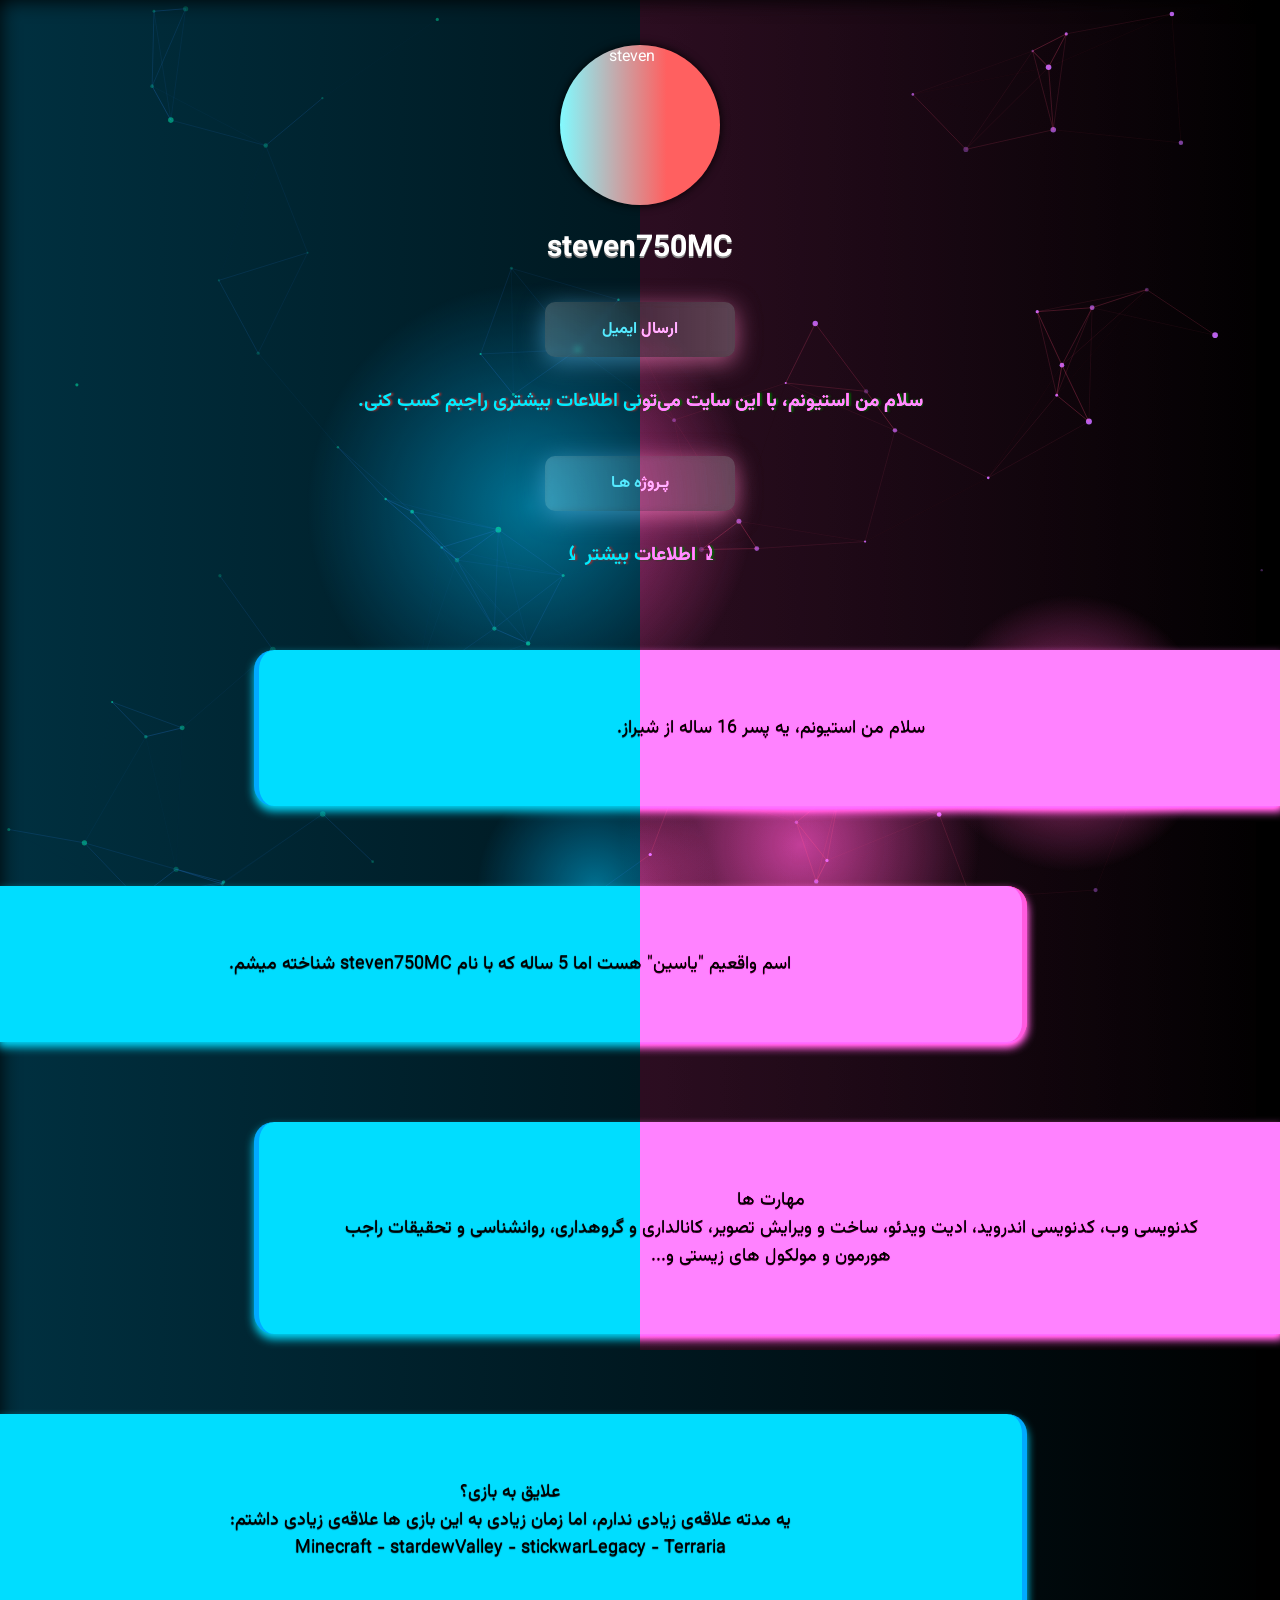
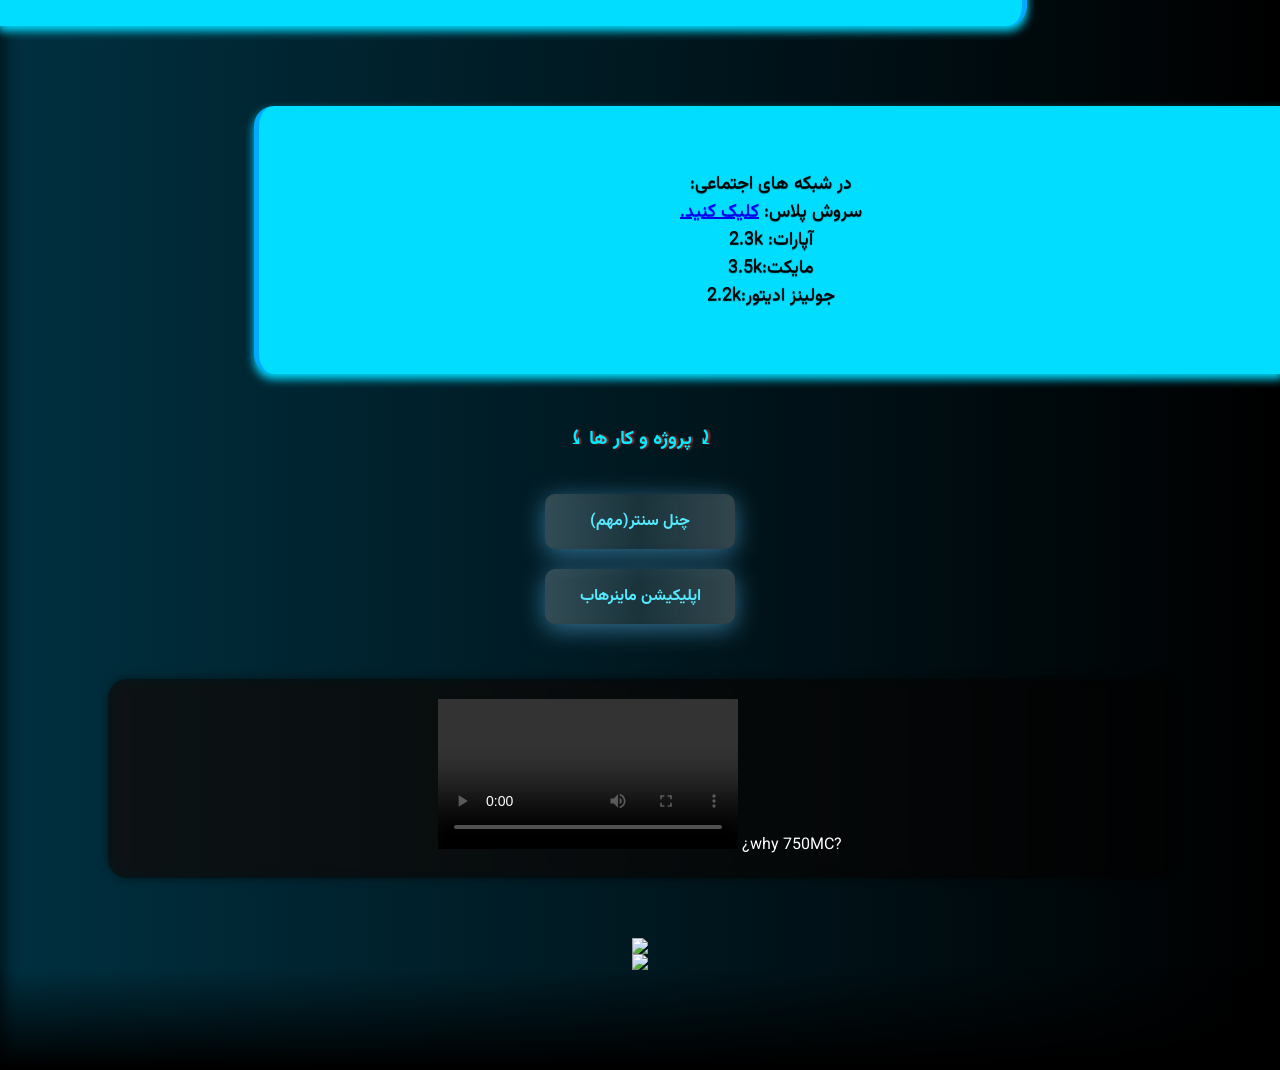
==== index.html @ 7bf2758e "Update index.html" ====
<!DOCTYPE html>
<html lang="fa" dir="rtl">
<head>
  <meta charset="UTF-8" />
  <meta name="description" content="🌸-به وبسایت رسمی استیون خوش اومدین. استیون (steven750MC) برنامه نویس اندروید و وب هست. علاقمند به ماینکرفت و تراریا. steven750MC github page">
  <meta name="theme-color" content="#2DC0FF">
  <link rel="icon" href="https://steven750MC.github.io/steven/icon.png">
  <meta name="google" content="notranslate">
  <meta name="viewport" content="width=device-width, initial-scale=1.0" />
  <meta property="og:type" content="website" />
  <meta property="og:url" content="https://steven750MC.github.io/steven" />
  <meta property="og:title" content="وبسایت رسمی استیون"/>
  <meta property="og:description" content="برنامه نویس اندروید و وب. steven750MC">
  <meta property="og:site_name" content="steven750MC" /> 
  <meta property="og:image" content="https://file-dl.splus.ir/api/v2/files/download/AgECgUMBAwVP5GnGAL4AAgIB3Mx-djr7" />
  <link href="https://fonts.googleapis.com/css2?family=Vazirmatn:wght@400;500;700&display=block" rel="stylesheet">
  <link href="" rel="stylesheet">
  <meta name="google-site-verification" content="tHNsZKHxuVX2Gd6WAdojOB3fH6S_nKB8mTm25ktZFLQ" />
  <title>steven750MC website</title>
    <link rel="stylesheet" href="style.css">

</head>
<body id="body">
    
  <canvas id="bg" class="bg"></canvas>
  <canvas id="particle-canvas" class="bg"></canvas>
  <div id="half" class="half"></div>
  <div id="half2" class="half2">Welcome!</div>
  
  <div class="column">
    <div class="content">
      <br>
      <img class="img" src="https://i.postimg.cc/kXgJcwPP/1751777669770.png" alt="steven" />
      <h1 class="title" id="title">‌‌steven750MC</h1>
      <a onclick="window.open('mailto:steven750mcc@gmail.com?subject=%D8%A7%DB%8C%D9%85%DB%8C%D9%84%20%D8%A8%D9%87%20%D8%A7%D8%B3%D8%AA%DB%8C%D9%88%D9%86&body=%D8%B3%D9%84%D8%A7%D9%85.%20%D8%AE%D9%88%D8%B4%20%D8%A2%D9%85%D8%AF%DB%8C%D8%AF.%0A%0A%D8%A7%D8%B3%D8%AA%DB%8C%D9%88%D9%86%20%D8%AF%D8%B1%20%D8%A7%D8%B3%D8%B1%D8%B9%20%D9%88%D9%82%D8%AA%20%D8%A8%D9%87%20%D9%BE%DB%8C%D8%A7%D9%85%20%D8%B4%D9%85%D8%A7%20%D9%BE%D8%A7%D8%B3%D8%AE%20%D8%AE%D9%88%D8%A7%D9%87%D8%AF%20%D8%AF%D8%A7%D8%AF.%20%D9%85%D8%AA%D9%86%20%D8%AE%D9%88%D8%AF%20%D8%B1%D8%A7%20%D9%87%D9%85%DB%8C%D9%86%D8%AC%D8%A7%20%D8%A8%D9%86%D9%88%DB%8C%D8C%D8%B3%DB%8C%D8%AF%20%D9%88%20%D8%AF%D8%B1%20%D8%B5%D9%88%D8%B1%D8%AA%20%D8%A7%D9%85%DA%A9%D8%A7%D9%86%20%D8%AE%D9%88%D8%AF%20%D8%B1%D8%A7%20%D9%85%D8%B9%D8%B1%D9%81%DB%8C%20%DA%A9%D9%86%DB%8C%D8%AF%3A')" class="button" target="_blank">ارسال ایمیل</a>
      <p class="blue" id="bio">سلام من استیونم، با این سایت می‌تونی اطلاعات بیشتری راجبم کسب کنی.</p> 
      <a href="#projects" class="button" target="_blank">پـروژه هـا</a> 
     <!-- <h6 class="gray">اکثر اوقات توی سروش آنلاینم، میتونید هر چیزی خواستید رو به پیوی سروشم بگین.</h6> -->
      <p class="blue">⤸ اطلاعات بیشتر ⤹</p>
      <p class="box right">سلام من استیونم، یه پسر 16 ساله از شیراز.</p>
      <p class="box left">اسم واقعیم ‌"یاسین" هست اما 5 ساله که با نام steven750MC شناخته میشم.</p>
      <p class="box right">مهارت ها<br>کدنویسی وب، کدنویسی اندروید، ادیت ویدئو، ساخت و ویرایش تصویر، کانالداری و گروهداری، روانشناسی و تحقیقات راجب هورمون و مولکول های زیستی و...</p> 
      <p class="box left">علایق به بازی؟<br> یه مدته علاقه‌ی زیادی ندارم، اما زمان زیادی به این بازی ها علاقه‌ی زیادی داشتم: <br>Minecraft - stardewValley - stickwarLegacy - Terraria</p>
      <p class="box right">در شبکه های اجتماعی:
        <br> سروش پلاس: <a href="https://channelcenter.ir/list/steven"> کلیک کنید.</a>
        <br>آپارات: 2.3k 
        <br> مایکت:3.5k
        <br> جولینز ادیتور:2.2k
      </p>
      <p class="blue" id="projects">⤸ پروژه و کار ها ⤹</p>
      <a href="https://channelcenter.ir/" class="button" target="_blank">چنل سنتر(مهم)</a>
      <a href="https://steven750MC.github.io/MinerHubWeb" class="button" target="_blank"> اپلیکیشن ماینرهاب</a> 
      <br>
      <div id="video">
        ?why 750MC¿
        <video src="https://file-dl.splus.ir/api/v2/files/download/AgECgUMBAwVLzKXFAL0AAgIBePdYAFKm" controls></video>
      </div>
      <img style="max-width:80%;pointer-events:none" src="https://www.pngplay.com/wp-content/uploads/12/Congratulations-Gifs-PNG-HD-Quality.gif">
      <img style="max-width:80%;pointer-events:none" src="https://www.pngplay.com/wp-content/uploads/12/Congratulations-Gifs-Transparent-Free-PNG.gif">
      <script src="script.js"></script>
    </div>
    <div class="footer-gradient"></div>
  </div>
</body>
</html>
---- style.css ----
*{overflow-x: hidden;max-width:100%;-webkit-tap-highlight-color: transparent; }
    html{
        background:linear-gradient(to left,black,#003040);
         /*filter:hue-rotate(150deg); */
        position:relative;
        z-index: 0;
        height: 100%;
		margin: 0;
		padding: 0;
        scroll-behavior: smooth;
    }
	body {
        box-shadow: inset 0 0 20px black;
      display:relative;
      /*flex-direction: column;*/
      align-items:center;
      justify-content: center;
      margin: 0;
      padding: 0;
      max-width:100%;
      font-family: 'Vazirmatn', sans-serif;
      /*background:radial-gradient(#00071D,#191919,black);*/
      /*
      background-image: url("https://cdn.imgurl.ir/uploads/h723966_bg_edit_94735509946481.jpg");
      background-repeat: no-repeat;
      background-attachment: fixed;
      background-position: top-right;
      */
      color: white;
      text-align: center;
	  user-select: none;
      transition: all 10s ease;
      text-direction: rtl;
    }
    .content{
       /* position:absolute;
        top:0;
        left:5%;*/
      display:flex;
      flex-direction:column;
      align-items:center;
      justify-content: center;
      width: 100%;
    }
    .column{
      width:100%;
      display:flex;
      flex-direction:column;
      align-items:center;
      justify-content: center;
    }
    .bg{
      position: fixed;
      top: 0;
      left: 0;
      min-width: 100%;
      height: 100%;
      z-index: -1;
      pointer-events: none;
    }
    body.show{
        opacity:1;
    }
    header {
      padding: 40px 20px 20px;
    }
    .img {
	  margin-top: 20px;
	  z-index: 11;
	  width: 160px;
	  height: 160px;
	  border-radius: 50%;
	  box-shadow: 0 0 10px black;
	  /* Gradient بزرگتر از عنصر */
	  background: linear-gradient(90deg, #82FAFF, #FF6060 ,#FF6060, #82FAFF);
	  background-size: 200% 200%; /* اندازه بزرگتر برای حرکت */
	  background-position: 0% 0%; /* شروع */
      animation: img 10s infinite;
	  transition: background-position 2s ease, border-radius 2s ease;
	}

	.img:hover {
	  /* تغییر موقعیت background برای حس حرکت زاویه */
	  background-position: 100% 100%;
	  border-radius: 10%;
	}
    @keyframes img{
        0% {transform: perspective(400px) rotateX(0deg) rotateY(0deg) rotateZ(0deg) ;}
        30% {transform: perspective(400px) rotateZ(10deg) rotateY(18deg) translateY(-10px);}
        70% {transform: perspective(400px) rotateY(20deg) translateY(10px);}
        100% {transform: perspective(400px) rotateX(0deg) rotateY(0deg) rotateZ(0deg);}
    }
    .title.show,.blue.show,.button.show{
       opacity: 1;
       transform: scale(1) translateY(0px);
    }
    .title {
        opacity: 0;
        transform: scale(0.5) translateY(-100px);
      margin-top: 20px;
      font-size: 30px;
      text-shadow: 0px 2px 0px gray;
      animation: title 10s infinite;
    }
    @keyframes title{
        0% {text-shadow: 0px 2px 0px #00BBFF;transform: perspective(400px) rotateX(15deg);color:#CFFAFF;}
        25% {color:white;}
        50% {text-shadow: 0px -2px 3px #00BBFF;transform: perspective(400px) rotateX(-15deg);color:#CFFAFF;}
        75% {color:white;text-shadow: 0px -2px 5px #00BBFF;}
        100% {text-shadow: 0px 2px 0px #00BBFF;transform: perspective(400px) rotateX(15deg);color:#CFFAFF;}
    }
    .gray{
      transition: all 2s ease; 
    }
    .gray:active{
       transform: scale(0) skewX(80deg) perspective(400px) rotateX(180deg);
       opacity: 0;
    }
    h6 {
      font-size: 1em;
      color: gray;
      text-shadow: 0px 0px 2px black;
    }
    p {
      font-size: 1.2em;
      margin-bottom: 30px;
    }
    

    .button {
      opacity: 0;
      transform: scale(0.5) translateY(-100px);
      display: block;
      backdrop-filter: blur(3px) brightness(120%);
        will-change: backdrop-filter;
      background: linear-gradient(to right, rgba(255,255,255,0.2), rgba(255,255,255,0.1), rgba(255,255,255,0.2));
      width: 130px;
      margin: 10px;
      padding: 15px 30px;
      /*background: linear-gradient(to right, #22FEFF, #00FCFA, #00CCFA);*/
      color: #55EAFF;
      text-decoration: none;
      border-radius: 10px;
      font-weight: bold;
      /*border: 3px groove #0050AA;*/
      transition: transform 0.5s;
      box-shadow: 0px 5px 25px rgba(100,200,255,0.5);
    }
    @keyframes button {
        0%{filter: hue-rotate(360deg);}
        50%{filter: hue-rotate(50deg);}
        100%{filter: hue-rotate(360deg);}
    }
    .button:hover {
      transform: scale(1.3);
      animation:button 3s infinite;
    }
    .button:active{
      transform: scale(0.8);
    }
    .blue {
        opacity: 0;
        transform: scale(0.5) translateY(-100px);

      font-size: 1.2em;
      margin-bottom: 30px;
      font-weight: bold;
      color: #00ECFF;
      text-shadow: 2px 0px 2px brown;
      transition: transform 1s;
      animation: blue 2s infinite;
    }
    @keyframes blue{
        0% {text-shadow: 2px 2px 3px #0039FF;}
        25% {text-shadow: -2px 2px 3px #006CFF }
        50% {text-shadow: -2px -2px 3px #0039FF ;}
        75% {text-shadow: 2px -2px 3px #006CFF ;}
        100% {text-shadow: 2px 2px 3px #0039FF;}
    }
    .blue:hover{
      transform : scale(1.05);
      filter: hue-rotate(-10deg);
    }
    .box{
        backdrop-filter: blur(3px);
        opacity: 0;
        background-color: #00DDFF;
        color: black;
        max-width:70%;
        min-width:70%;
        font-size:18px;
        border-radius: 20px;
        box-shadow: 0px 5px 10px #00DDFF;
        text-shadow: 0px 1px 1px;
        text-align: center;
        transition: all 2s ease;
        margin-top: 50px;
        padding: 5%;
  	  user-select: text;
        /*transform: perspective(400px) translateY(100px) rotateX(180deg) scale(0);*/
    }
    .box:hover{
        filter:hue-rotate(360deg) invert(0%);
        color: #00DDFF;
        background-color: rgba(100,100,100,0.2);
        box-shadow: 0px 10px 0px rgba(200,200,200,0.2);
    }
    .box:active{
        filter:hue-rotate(360deg) invert(100%);
    }
    /*.box.show {
	  opacity: 1;
      transform: perspective(400px) translateY(0px) rotateX(0deg) scale(1);
	}*/
    .right{
      margin-left:20%;
      border-top-right-radius: 0px;
      border-bottom-right-radius: 0px;
      border-left:5px solid #00aaff;
      transform: translateX(100px) skew(30deg) perspective(400px) rotateY(-30deg);
    }
    .right.show,.left.show{
      opacity:1;
      transform: translateX(0px) perspective(400px) rotateY(0deg);
    }
    .left{
      margin-right:20%;
      border-top-left-radius: 0px;
      border-bottom-left-radius: 0px;
      border-right:5px solid #00aaff;
      transform: translateX(-100px) perspective(400px) rotateY(-30deg);
    }
    .footer-gradient{
      width: 100%;
      height: 100px;
      background: linear-gradient(to top, black,rgba(0,0,0,0.5), rgba(0,0,0,0));
    }
    
    #video{
      width:80%;
      margin-top:20px;
      margin-bottom:60px;
      z-index:99999;
      border-radius:20px;
      background: rgba(0,0,0,0.5);
      padding:20px;
      backdrop-filter:blur(5px) saturate(30%);
      box-shadow: 0 0px 10px rgba(0,0,0,0.5);
      transition: all 0.5s ease;
    }
    #video:hover{
      box-shadow: 0 5px 10px black;
      transform:scale(1.1) translateY(20px);
    }
    
    .half{
      z-index:10;
      pointer-events: none;
      position: fixed;
      backdrop-filter: hue-rotate(120deg) brightness(110%);
      width:50%;
      height:150vh;
      top:0;
      right:0;
      transform: translateX(100px);
      transition:all 4s ease;
    }
    .half.show{
        transform: translateX(0px);
    }
    .half2{
      position:fixed;
      width:100%;
      height:100vh;
      background: linear-gradient(to right,rgba(0,0,0,0.8),black);
      box-shadow: -10px 0px 5px black;
      text-align:center;
      z-index:2000;
      transition:all 3s ease;
    }
    .half2.show{transform:translateX(120%)}
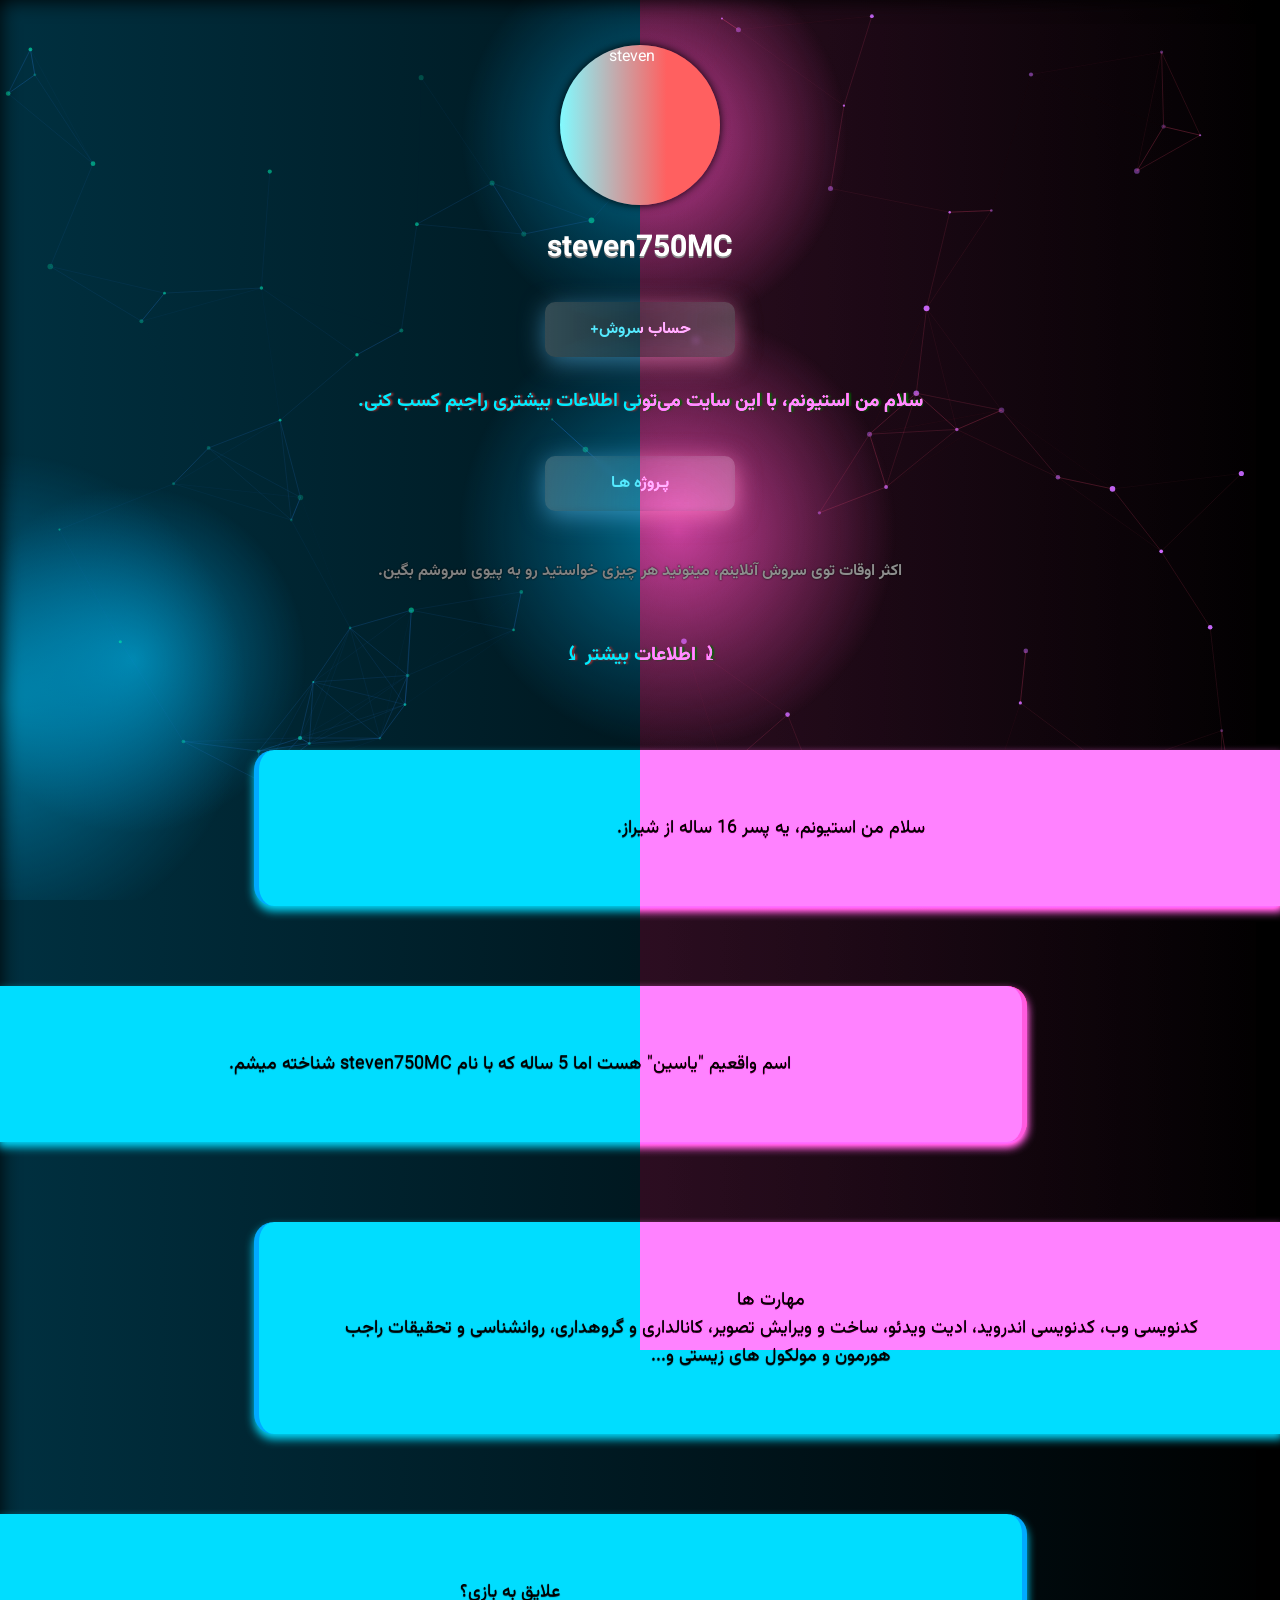
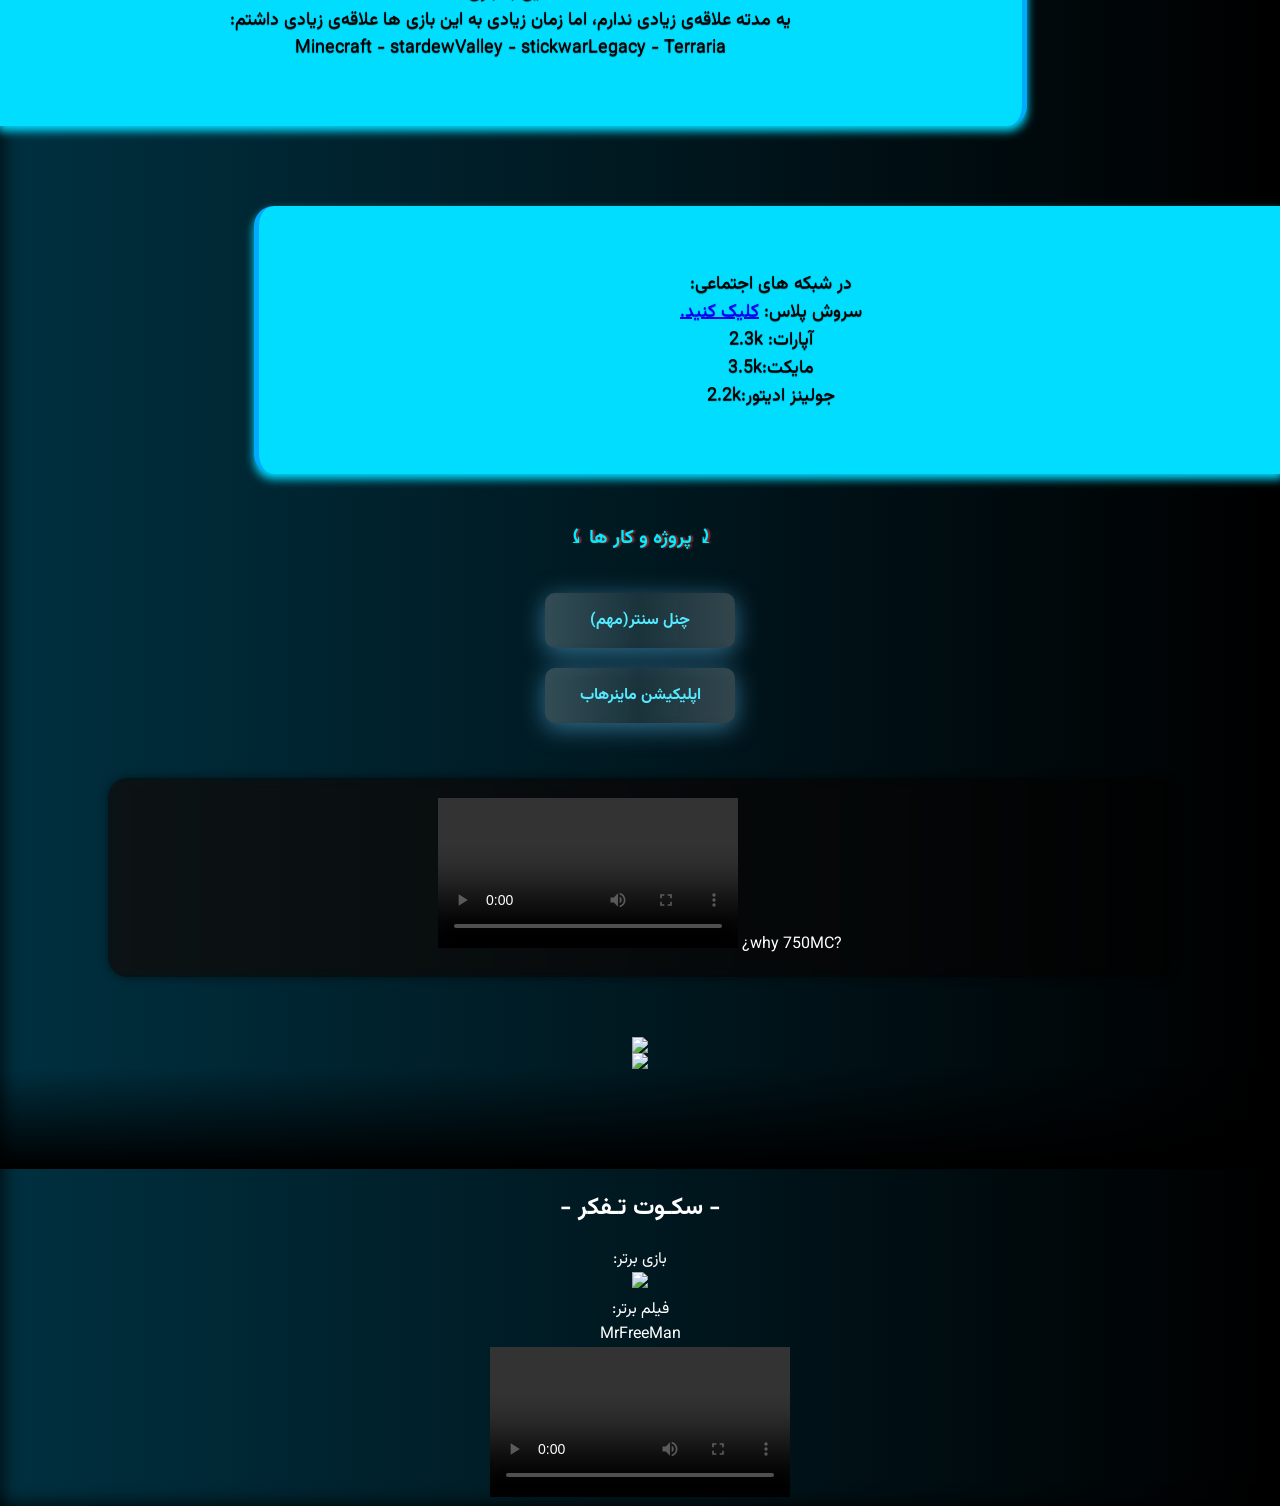
==== commit b4ddfb3e: "Update index.html" ====
--- a/index.html
+++ b/index.html
@@ -30,12 +30,13 @@
   <div class="column">
     <div class="content">
       <br>
+      
       <img class="img" src="https://i.postimg.cc/kXgJcwPP/1751777669770.png" alt="steven" />
       <h1 class="title" id="title">‌‌steven750MC</h1>
-      <a onclick="window.open('mailto:steven750mcc@gmail.com?subject=%D8%A7%DB%8C%D9%85%DB%8C%D9%84%20%D8%A8%D9%87%20%D8%A7%D8%B3%D8%AA%DB%8C%D9%88%D9%86&body=%D8%B3%D9%84%D8%A7%D9%85.%20%D8%AE%D9%88%D8%B4%20%D8%A2%D9%85%D8%AF%DB%8C%D8%AF.%0A%0A%D8%A7%D8%B3%D8%AA%DB%8C%D9%88%D9%86%20%D8%AF%D8%B1%20%D8%A7%D8%B3%D8%B1%D8%B9%20%D9%88%D9%82%D8%AA%20%D8%A8%D9%87%20%D9%BE%DB%8C%D8%A7%D9%85%20%D8%B4%D9%85%D8%A7%20%D9%BE%D8%A7%D8%B3%D8%AE%20%D8%AE%D9%88%D8%A7%D9%87%D8%AF%20%D8%AF%D8%A7%D8%AF.%20%D9%85%D8%AA%D9%86%20%D8%AE%D9%88%D8%AF%20%D8%B1%D8%A7%20%D9%87%D9%85%DB%8C%D9%86%D8%AC%D8%A7%20%D8%A8%D9%86%D9%88%DB%8C%D8C%D8%B3%DB%8C%D8%AF%20%D9%88%20%D8%AF%D8%B1%20%D8%B5%D9%88%D8%B1%D8%AA%20%D8%A7%D9%85%DA%A9%D8%A7%D9%86%20%D8%AE%D9%88%D8%AF%20%D8%B1%D8%A7%20%D9%85%D8%B9%D8%B1%D9%81%DB%8C%20%DA%A9%D9%86%DB%8C%D8%AF%3A')" class="button" target="_blank">ارسال ایمیل</a>
+      <a onclick="window.open('https://channelcenter.ir/u/steven?id=stevenreal')" class="button" target="_blank">حساب سروش+</a>
       <p class="blue" id="bio">سلام من استیونم، با این سایت می‌تونی اطلاعات بیشتری راجبم کسب کنی.</p> 
       <a href="#projects" class="button" target="_blank">پـروژه هـا</a> 
-     <!-- <h6 class="gray">اکثر اوقات توی سروش آنلاینم، میتونید هر چیزی خواستید رو به پیوی سروشم بگین.</h6> -->
+      <h6 class="gray">اکثر اوقات توی سروش آنلاینم، میتونید هر چیزی خواستید رو به پیوی سروشم بگین.</h6>
       <p class="blue">⤸ اطلاعات بیشتر ⤹</p>
       <p class="box right">سلام من استیونم، یه پسر 16 ساله از شیراز.</p>
       <p class="box left">اسم واقعیم ‌"یاسین" هست اما 5 ساله که با نام steven750MC شناخته میشم.</p>
@@ -57,9 +58,22 @@
       </div>
       <img style="max-width:80%;pointer-events:none" src="https://www.pngplay.com/wp-content/uploads/12/Congratulations-Gifs-PNG-HD-Quality.gif">
       <img style="max-width:80%;pointer-events:none" src="https://www.pngplay.com/wp-content/uploads/12/Congratulations-Gifs-Transparent-Free-PNG.gif">
+      
+      
       <script src="script.js"></script>
     </div>
     <div class="footer-gradient"></div>
+    <div class="dark">
+        <h2 class="gray">&nbsp; - سکـوت تـفکر - &nbsp;</h2>
+        <div class="gray">&nbsp; بازی برتر: &nbsp;</div>
+        <img onclick="window.open('https://hamed.github.io/wbwwb')" class="wbwwb" src="https://cdn.imgurl.ir/uploads/q65279_Picsart_25-12-01_17-32-13-681.jpg">
+        <div class="gray">&nbsp; فیلم برتر: &nbsp;</div>
+        <div id="freeman">
+          <div class="gray">&nbsp;MrFreeMan&nbsp;</div>
+        <video controls src="https://file-dl.splus.ir/api/v2/files/download/AgECgUMBAwXFjXSbAKIAAgIBz_FqTk7y"></video>
+        </div>
+      </div>
+      
   </div>
 </body>
 </html> 
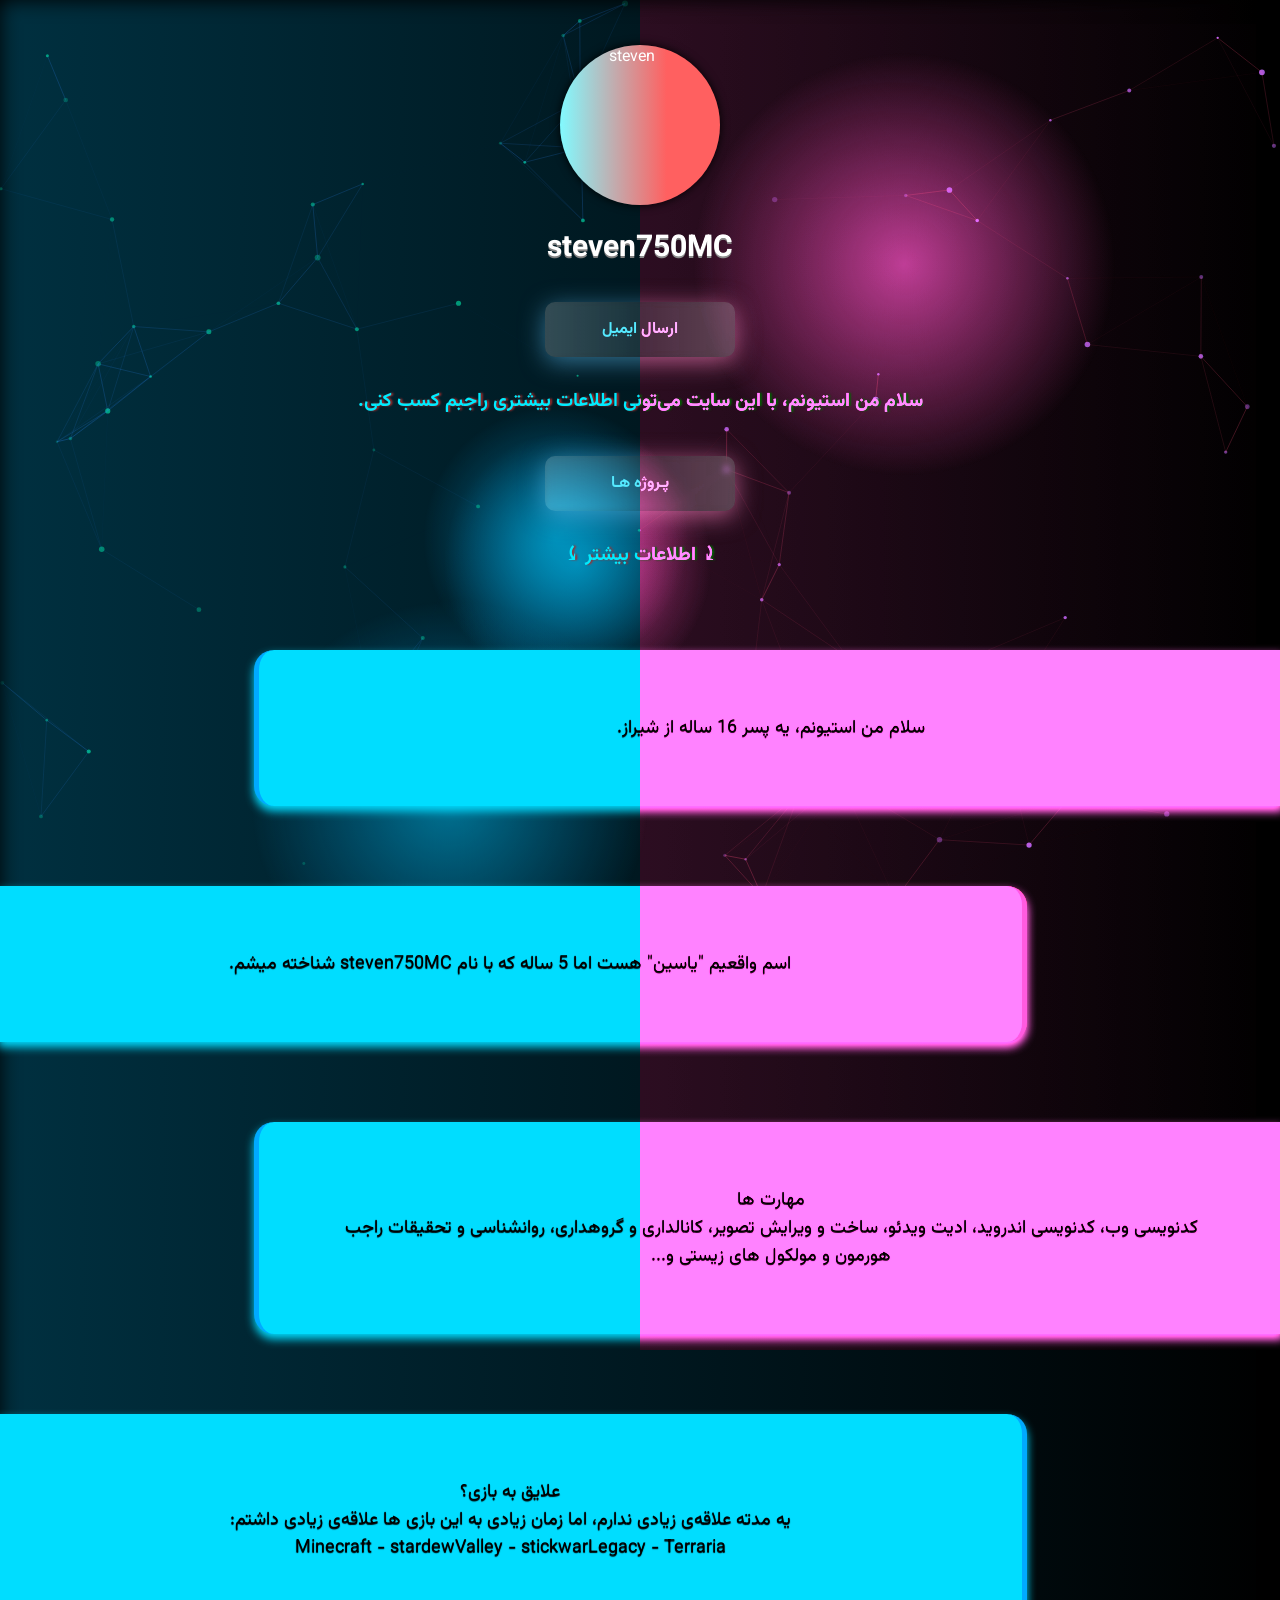
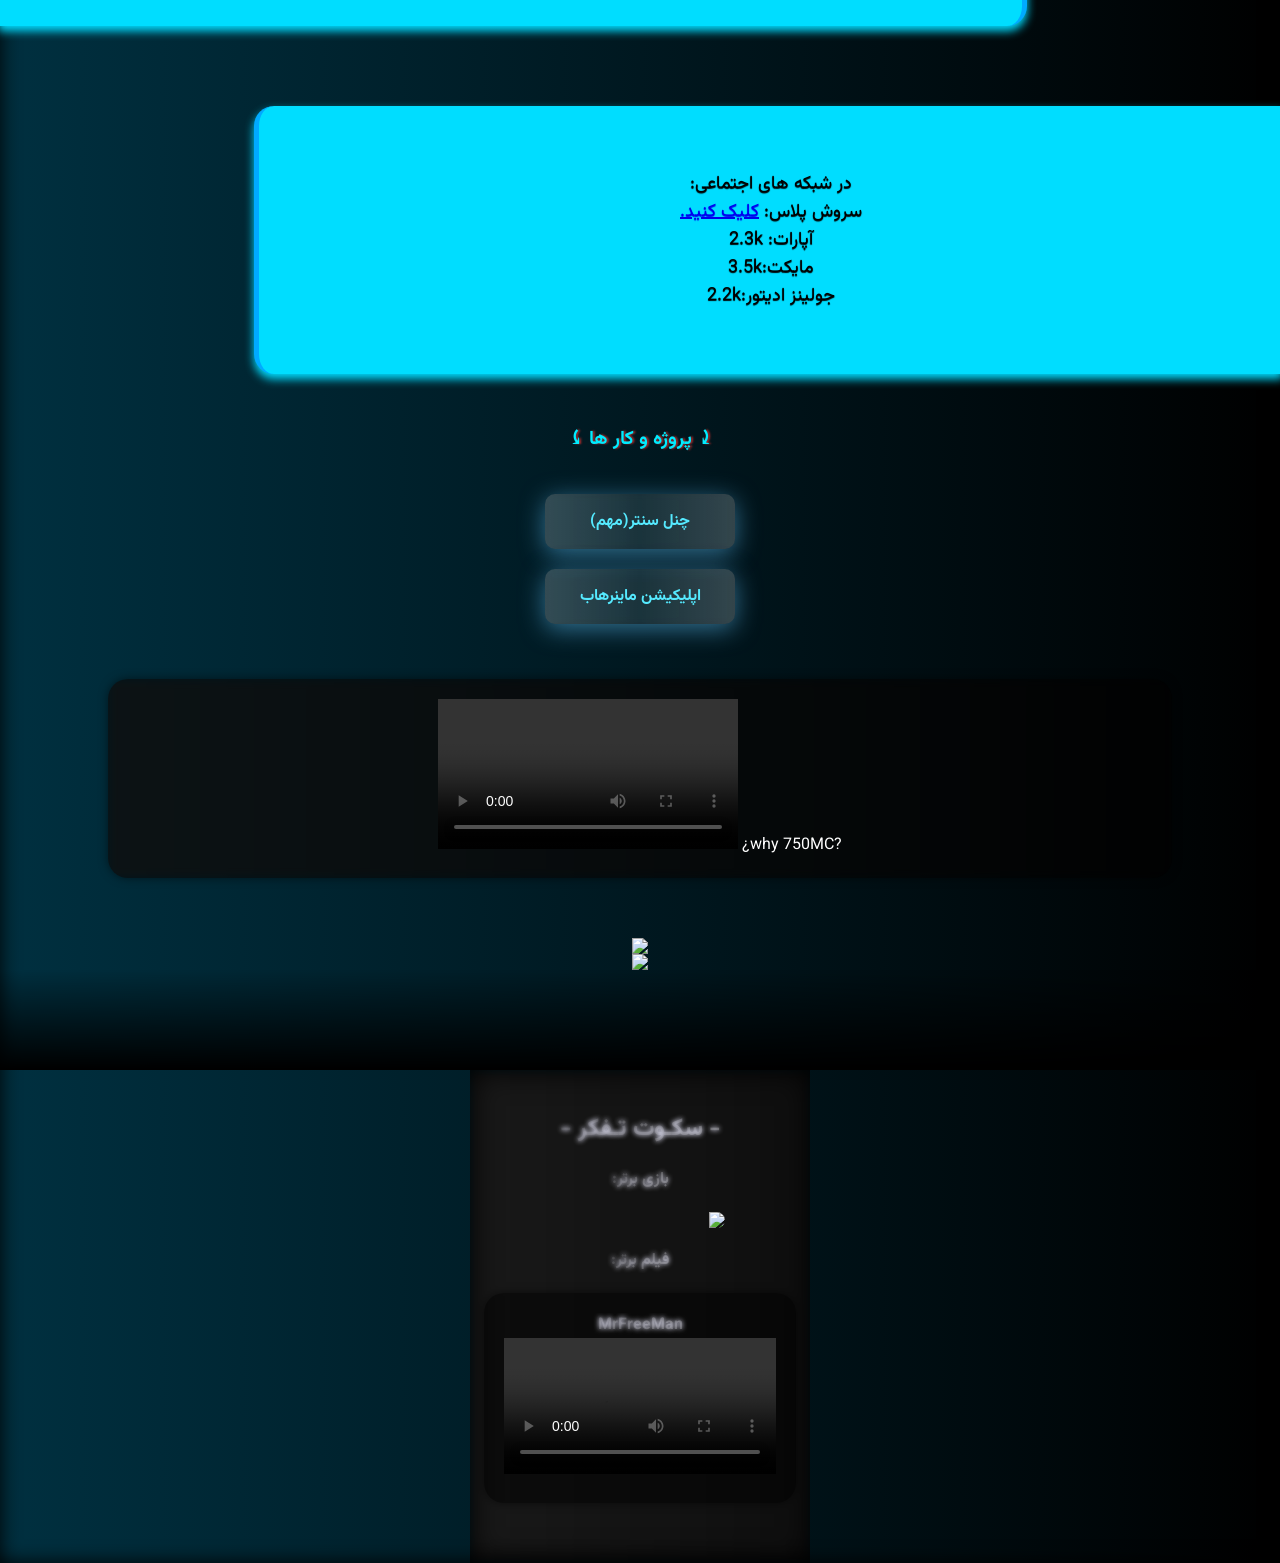
==== commit 5c4f83d7: "Update index.html" ====
--- a/index.html
+++ b/index.html
@@ -30,13 +30,12 @@
   <div class="column">
     <div class="content">
       <br>
-      
+
       <img class="img" src="https://i.postimg.cc/kXgJcwPP/1751777669770.png" alt="steven" />
       <h1 class="title" id="title">‌‌steven750MC</h1>
-      <a onclick="window.open('https://channelcenter.ir/u/steven?id=stevenreal')" class="button" target="_blank">حساب سروش+</a>
+      <a onclick="window.open('mailto:steven750mcc@gmail.com?subject=%D8%A7%DB%8C%D9%85%DB%8C%D9%84%20%D8%A8%D9%87%20%D8%A7%D8%B3%D8%AA%DB%8C%D9%88%D9%86&body=%D8%B3%D9%84%D8%A7%D9%85.%20%D8%AE%D9%88%D8%B4%20%D8%A2%D9%85%D8%AF%DB%8C%D8%AF.%0A%0A%D8%A7%D8%B3%D8%AA%DB%8C%D9%88%D9%86%20%D8%AF%D8%B1%20%D8%A7%D8%B3%D8%B1%D8%B9%20%D9%88%D9%82%D8%AA%20%D8%A8%D9%87%20%D9%BE%DB%8C%D8%A7%D9%85%20%D8%B4%D9%85%D8%A7%20%D9%BE%D8%A7%D8%B3%D8%AE%20%D8%AE%D9%88%D8%A7%D9%87%D8%AF%20%D8%AF%D8%A7%D8%AF.%20%D9%85%D8%AA%D9%86%20%D8%AE%D9%88%D8%AF%20%D8%B1%D8%A7%20%D9%87%D9%85%DB%8C%D9%86%D8%AC%D8%A7%20%D8%A8%D9%86%D9%88%DB%8C%D8C%D8%B3%DB%8C%D8%AF%20%D9%88%20%D8%AF%D8%B1%20%D8%B5%D9%88%D8%B1%D8%AA%20%D8%A7%D9%85%DA%A9%D8%A7%D9%86%20%D8%AE%D9%88%D8%AF%20%D8%B1%D8%A7%20%D9%85%D8%B9%D8%B1%D9%81%DB%8C%20%DA%A9%D9%86%DB%8C%D8%AF%3A')" class="button" target="_blank">ارسال ایمیل</a>
       <p class="blue" id="bio">سلام من استیونم، با این سایت می‌تونی اطلاعات بیشتری راجبم کسب کنی.</p> 
       <a href="#projects" class="button" target="_blank">پـروژه هـا</a> 
-      <h6 class="gray">اکثر اوقات توی سروش آنلاینم، میتونید هر چیزی خواستید رو به پیوی سروشم بگین.</h6>
       <p class="blue">⤸ اطلاعات بیشتر ⤹</p>
       <p class="box right">سلام من استیونم، یه پسر 16 ساله از شیراز.</p>
       <p class="box left">اسم واقعیم ‌"یاسین" هست اما 5 ساله که با نام steven750MC شناخته میشم.</p>
--- a/style.css
+++ b/style.css
@@ -109,13 +109,15 @@
         75% {color:white;text-shadow: 0px -2px 5px #00BBFF;}
         100% {text-shadow: 0px 2px 0px #00BBFF;transform: perspective(400px) rotateX(15deg);color:#CFFAFF;}
     }
-    .gray{
-      transition: all 2s ease; 
-    }
-    .gray:active{
-       transform: scale(0) skewX(80deg) perspective(400px) rotateX(180deg);
-       opacity: 0;
-    }
+.gray {
+  font-weight: bold;
+  background: linear-gradient(135deg, #222 0%, #555 50%, #777 100%);
+  -webkit-background-clip: text;
+  background-clip: text; text-shadow:0 0 5px #eaeaff;
+  -webkit-text-fill-color: transparent;
+  background-size: 200% 200%;
+  animation: gradientShift 3s ease-in-out infinite;
+} @keyframes gradientShift { 0%, 100% { background-position: 0% 50%; } 50% { background-position: 100% 50%; } }
     h6 {
       font-size: 1em;
       color: gray;
@@ -236,7 +238,7 @@
       background: linear-gradient(to top, black,rgba(0,0,0,0.5), rgba(0,0,0,0));
     }
     
-    #video{
+    #video,#freeman{
       width:80%;
       margin-top:20px;
       margin-bottom:60px;
@@ -248,38 +250,22 @@
       box-shadow: 0 0px 10px rgba(0,0,0,0.5);
       transition: all 0.5s ease;
     }
-    #video:hover{
+    #video:hover,#freeman:hover{
       box-shadow: 0 5px 10px black;
       transform:scale(1.1) translateY(20px);
     }
     
-    .half{
-      z-index:10;
-      pointer-events: none;
-      position: fixed;
-      backdrop-filter: hue-rotate(120deg) brightness(110%);
-      width:50%;
-      height:150vh;
-      top:0;
-      right:0;
-      transform: translateX(100px);
-      transition:all 4s ease;
-    }
-    .half.show{
-        transform: translateX(0px);
-    }
-    .half2{
-      position:fixed;
-      width:100%;
-      height:100vh;
-      background: linear-gradient(to right,rgba(0,0,0,0.8),black);
-      box-shadow: -10px 0px 5px black;
-      text-align:center;
-      z-index:2000;
-      transition:all 3s ease;
-    }
-    .half2.show{transform:translateX(120%)}
-    
-    
-    
-    
+.half{  z-index:10;  pointer-events: none;  position: fixed;  backdrop-filter: hue-rotate(120deg) brightness(110%);  width:50%;  height:150vh;  top:0;  right:0;  transform: translateX(100px); transition:all 4s ease;}
+.half.show{  transform: translateX(0px);  }
+.half2{   position:fixed;   width:100%;  height:100vh; background: linear-gradient(to right,rgba(0,0,0,0.8),black);  box-shadow: -10px 0px 5px black; text-align:center;  z-index:2000;  transition:all 3s ease;}
+.half2.show{transform:translateX(120%)}
+
+.dark{
+  box-shadow: inset 0px 0px 30px black;
+  backdrop-filter:saturate(0%) blur(4px);
+  padding-top:20px; display:flex;flex-direction:column;align-items:center;
+}
+.wbwwb{margin:20px;display: block;width:50%;border-radius:10px;animation: wbwwb 7s infinite;}
+@keyframes wbwwb{0%{transform:perspective(1000px) rotateX(0) rotateY(0) rotateZ(0) translateY(0) scale(1);box-shadow:0 10px 20px black,inset 0 0 10px black;}25%{transform:perspective(1000px) rotateX(15deg) rotateY(45deg) rotateZ(-5deg) translateY(-20px) scale(1.05);box-shadow:0 25px 50px rgba(66,133,244,1),inset 0 0 0 5px rgba(66,133,244,1);}50%{transform:perspective(1000px) rotateX(-10deg) rotateY(-30deg) rotateZ(5deg) translateY(10px) scale(0.98);box-shadow:0 0px 30px rgba(9,8,55,1),inset 0 0 0 2px rgba(219,68,55,0.1);}75%{transform:perspective(1000px) rotateX(5deg) rotateY(35deg) rotateZ(-3deg) translateY(-10px) scale(1.02);box-shadow:0 20px 40px rgba(5,7,8,1),inset 0 0 0 3px rgba(15,157,88,0.1);}100%{transform:perspective(1000px) rotateX(0) rotateY(360deg) rotateZ(0) translateY(0) scale(1);box-shadow:0 10px 20px rgba(0,0,0,1),inset 0 0 0 0 rgba(66,133,244,0);}}
+
+
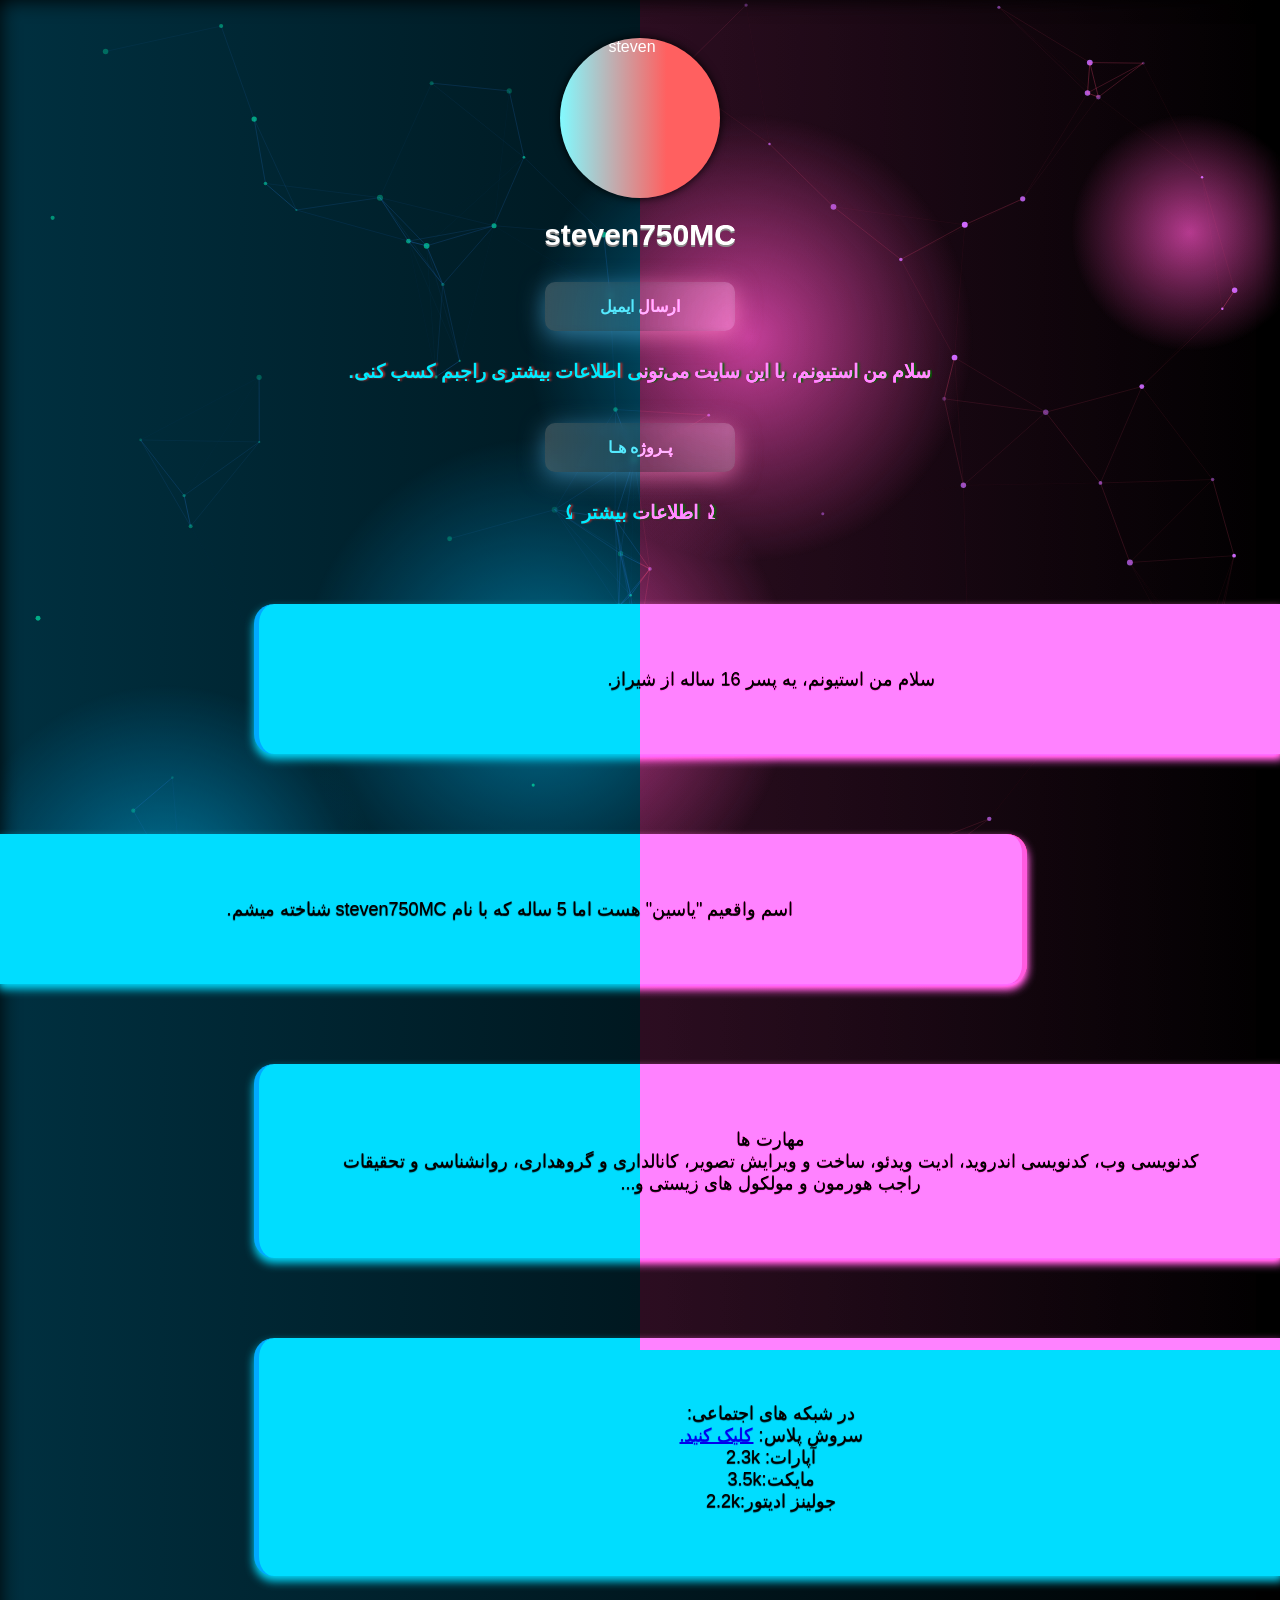
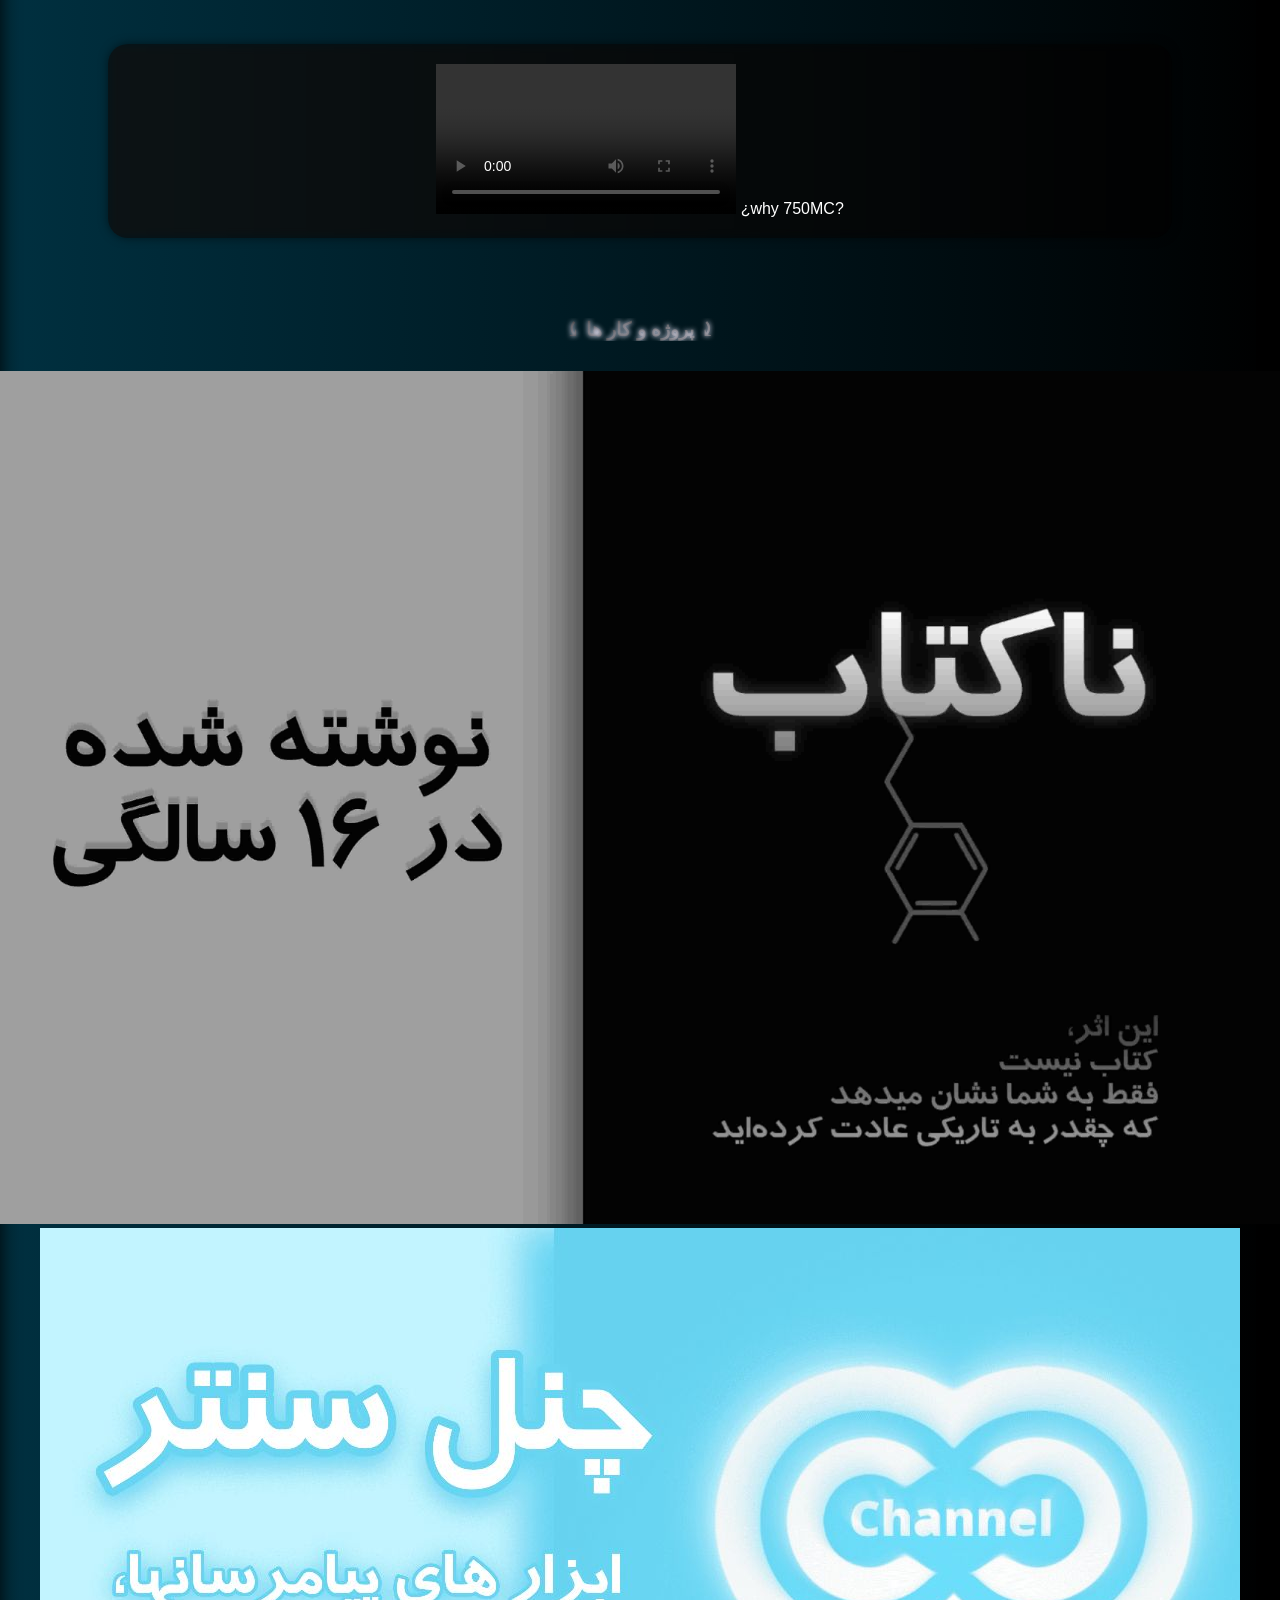
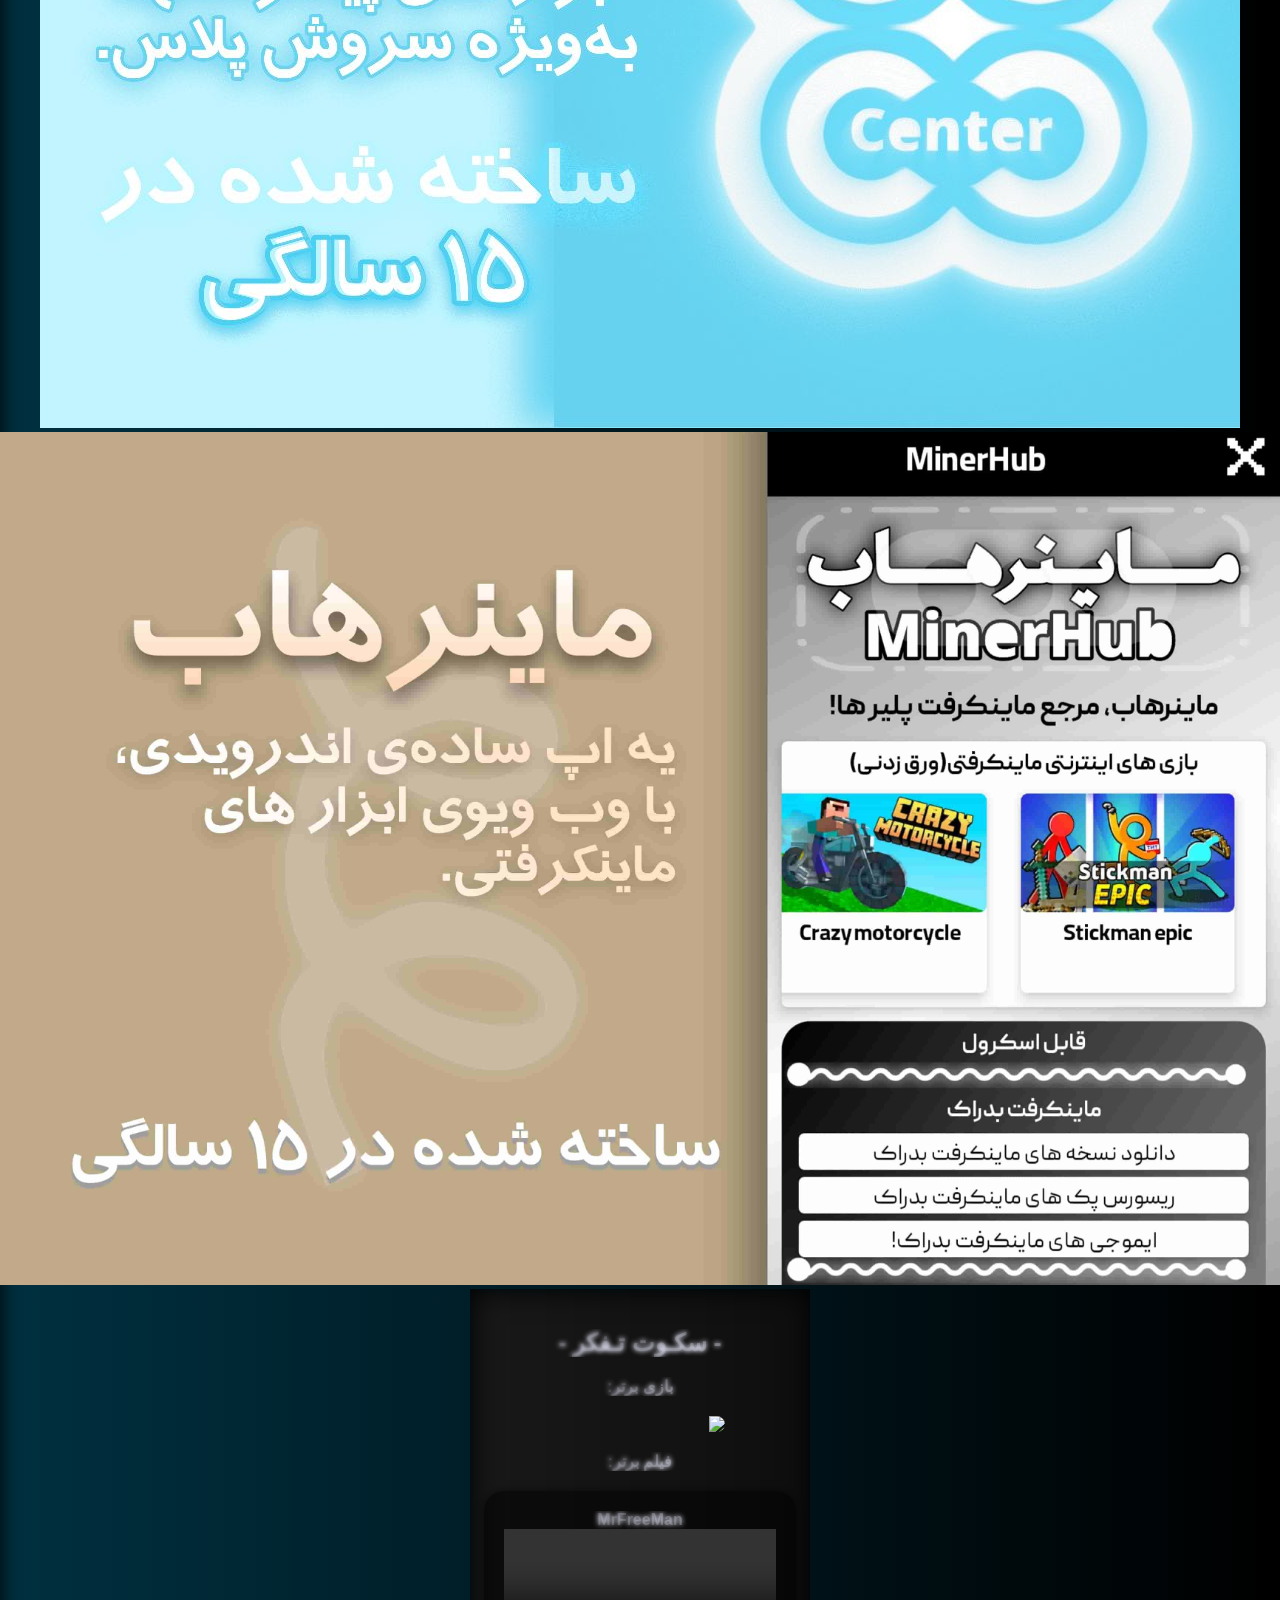
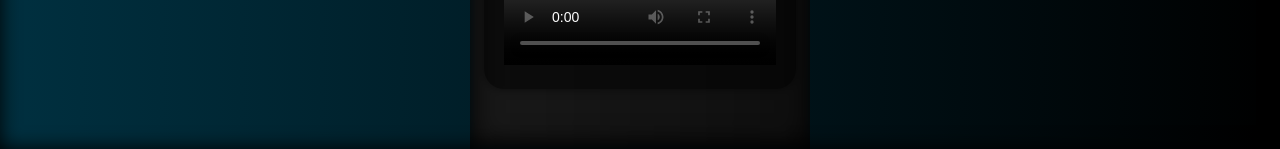
==== commit c267262b: "Update index.html" ====
--- a/index.html
+++ b/index.html
@@ -13,13 +13,13 @@
   <meta property="og:description" content="برنامه نویس اندروید و وب. steven750MC">
   <meta property="og:site_name" content="steven750MC" /> 
   <meta property="og:image" content="https://file-dl.splus.ir/api/v2/files/download/AgECgUMBAwVP5GnGAL4AAgIB3Mx-djr7" />
-  <link href="https://fonts.googleapis.com/css2?family=Vazirmatn:wght@400;500;700&display=block" rel="stylesheet">
   <link href="" rel="stylesheet">
   <meta name="google-site-verification" content="tHNsZKHxuVX2Gd6WAdojOB3fH6S_nKB8mTm25ktZFLQ" />
   <title>steven750MC website</title>
     <link rel="stylesheet" href="style.css">
 
 </head>
+<style>html{font-family:'vazir'} @font-face {font-family: "vazir";src: url([data-uri]);}</style>
 <body id="body">
     
   <canvas id="bg" class="bg"></canvas>
@@ -28,9 +28,10 @@
   <div id="half2" class="half2">Welcome!</div>
   
   <div class="column">
+  
     <div class="content">
       <br>
-
+		
       <img class="img" src="https://i.postimg.cc/kXgJcwPP/1751777669770.png" alt="steven" />
       <h1 class="title" id="title">‌‌steven750MC</h1>
       <a onclick="window.open('mailto:steven750mcc@gmail.com?subject=%D8%A7%DB%8C%D9%85%DB%8C%D9%84%20%D8%A8%D9%87%20%D8%A7%D8%B3%D8%AA%DB%8C%D9%88%D9%86&body=%D8%B3%D9%84%D8%A7%D9%85.%20%D8%AE%D9%88%D8%B4%20%D8%A2%D9%85%D8%AF%DB%8C%D8%AF.%0A%0A%D8%A7%D8%B3%D8%AA%DB%8C%D9%88%D9%86%20%D8%AF%D8%B1%20%D8%A7%D8%B3%D8%B1%D8%B9%20%D9%88%D9%82%D8%AA%20%D8%A8%D9%87%20%D9%BE%DB%8C%D8%A7%D9%85%20%D8%B4%D9%85%D8%A7%20%D9%BE%D8%A7%D8%B3%D8%AE%20%D8%AE%D9%88%D8%A7%D9%87%D8%AF%20%D8%AF%D8%A7%D8%AF.%20%D9%85%D8%AA%D9%86%20%D8%AE%D9%88%D8%AF%20%D8%B1%D8%A7%20%D9%87%D9%85%DB%8C%D9%86%D8%AC%D8%A7%20%D8%A8%D9%86%D9%88%DB%8C%D8C%D8%B3%DB%8C%D8%AF%20%D9%88%20%D8%AF%D8%B1%20%D8%B5%D9%88%D8%B1%D8%AA%20%D8%A7%D9%85%DA%A9%D8%A7%D9%86%20%D8%AE%D9%88%D8%AF%20%D8%B1%D8%A7%20%D9%85%D8%B9%D8%B1%D9%81%DB%8C%20%DA%A9%D9%86%DB%8C%D8%AF%3A')" class="button" target="_blank">ارسال ایمیل</a>
@@ -40,39 +41,40 @@
       <p class="box right">سلام من استیونم، یه پسر 16 ساله از شیراز.</p>
       <p class="box left">اسم واقعیم ‌"یاسین" هست اما 5 ساله که با نام steven750MC شناخته میشم.</p>
       <p class="box right">مهارت ها<br>کدنویسی وب، کدنویسی اندروید، ادیت ویدئو، ساخت و ویرایش تصویر، کانالداری و گروهداری، روانشناسی و تحقیقات راجب هورمون و مولکول های زیستی و...</p> 
-      <p class="box left">علایق به بازی؟<br> یه مدته علاقه‌ی زیادی ندارم، اما زمان زیادی به این بازی ها علاقه‌ی زیادی داشتم: <br>Minecraft - stardewValley - stickwarLegacy - Terraria</p>
       <p class="box right">در شبکه های اجتماعی:
         <br> سروش پلاس: <a href="https://channelcenter.ir/list/steven"> کلیک کنید.</a>
         <br>آپارات: 2.3k 
         <br> مایکت:3.5k
         <br> جولینز ادیتور:2.2k
       </p>
-      <p class="blue" id="projects">⤸ پروژه و کار ها ⤹</p>
-      <a href="https://channelcenter.ir/" class="button" target="_blank">چنل سنتر(مهم)</a>
-      <a href="https://steven750MC.github.io/MinerHubWeb" class="button" target="_blank"> اپلیکیشن ماینرهاب</a> 
       <br>
       <div id="video">
         ?why 750MC¿
         <video src="https://file-dl.splus.ir/api/v2/files/download/AgECgUMBAwVLzKXFAL0AAgIBePdYAFKm" controls></video>
       </div>
-      <img style="max-width:80%;pointer-events:none" src="https://www.pngplay.com/wp-content/uploads/12/Congratulations-Gifs-PNG-HD-Quality.gif">
+      <!--<img style="max-width:80%;pointer-events:none" src="https://www.pngplay.com/wp-content/uploads/12/Congratulations-Gifs-PNG-HD-Quality.gif">
       <img style="max-width:80%;pointer-events:none" src="https://www.pngplay.com/wp-content/uploads/12/Congratulations-Gifs-Transparent-Free-PNG.gif">
+      -->
       
-      
+      <div id="projects" class="column">
+        <p class="gray">⤸ پروژه و کار ها ⤹</p>
+        <a alt="ناکتاب" href="https://steven750MC.github.io/naketab/ناکتاب.html"><img src="https://steven750MC.github.io/steven/naketab.jpg"></a>
+        <a alt="وبسایت چنل سنتر" href="https://channelcenter.ir"><img src="https://steven750MC.github.io/steven/channelcenter.jpg"></a>
+        <a alt="اپلیکیشن ماینرهاب" href="https://steven750MC.github.io/MinerHubWeb"><img src="https://steven750MC.github.io/steven/minerhub.jpg"></a>
+      </div> 
       <script src="script.js"></script>
     </div>
-    <div class="footer-gradient"></div>
+   <!-- <div class="footer-gradient"></div>-->
     <div class="dark">
         <h2 class="gray">&nbsp; - سکـوت تـفکر - &nbsp;</h2>
         <div class="gray">&nbsp; بازی برتر: &nbsp;</div>
-        <img onclick="window.open('https://hamed.github.io/wbwwb')" class="wbwwb" src="https://cdn.imgurl.ir/uploads/q65279_Picsart_25-12-01_17-32-13-681.jpg">
+        <img onclick="window.open('https://hamed.github.io/wbwwb')" class="wbwwb" src="https://raw.githubusercontent.com/steven750MC/steven/refs/heads/main/Picsart_25-12-01_17-32-13-681.jpg">
         <div class="gray">&nbsp; فیلم برتر: &nbsp;</div>
         <div id="freeman">
           <div class="gray">&nbsp;MrFreeMan&nbsp;</div>
         <video controls src="https://file-dl.splus.ir/api/v2/files/download/AgECgUMBAwXFjXSbAKIAAgIBz_FqTk7y"></video>
         </div>
       </div>
-      
   </div>
 </body>
 </html> 
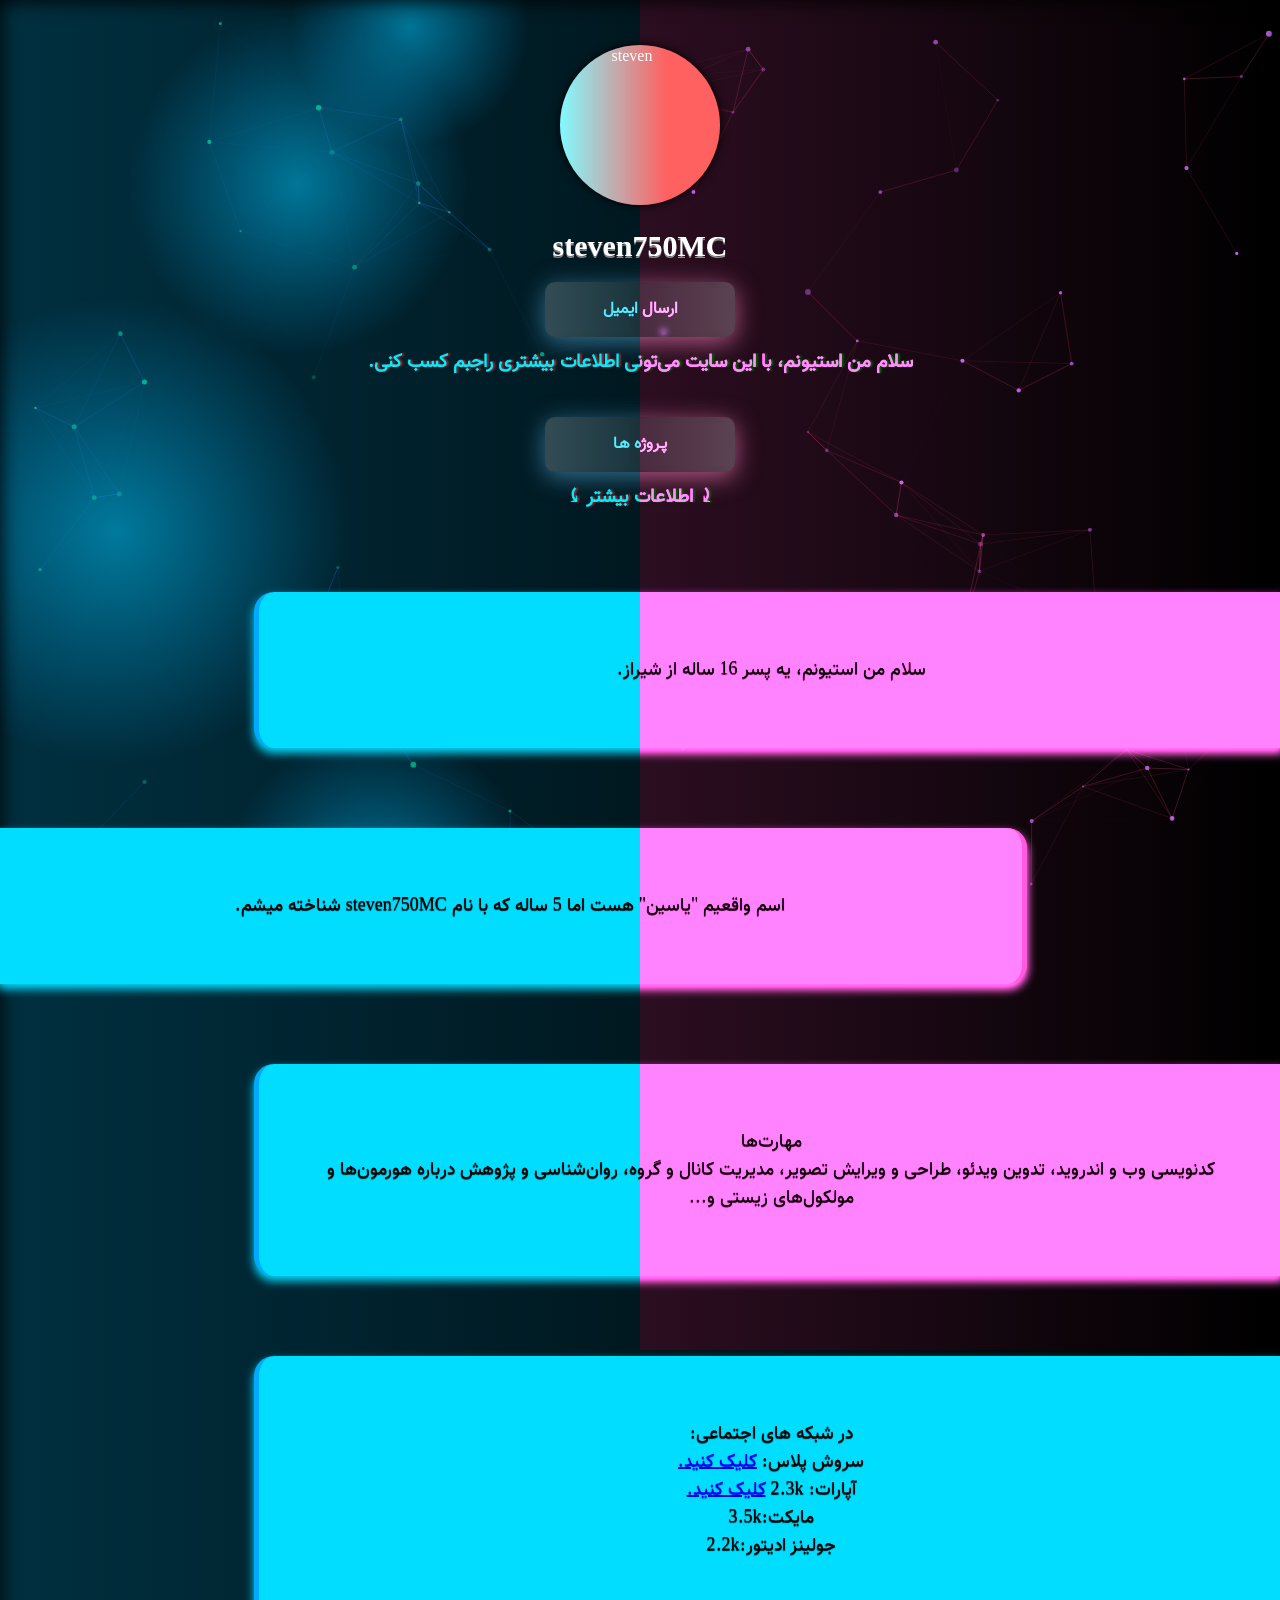
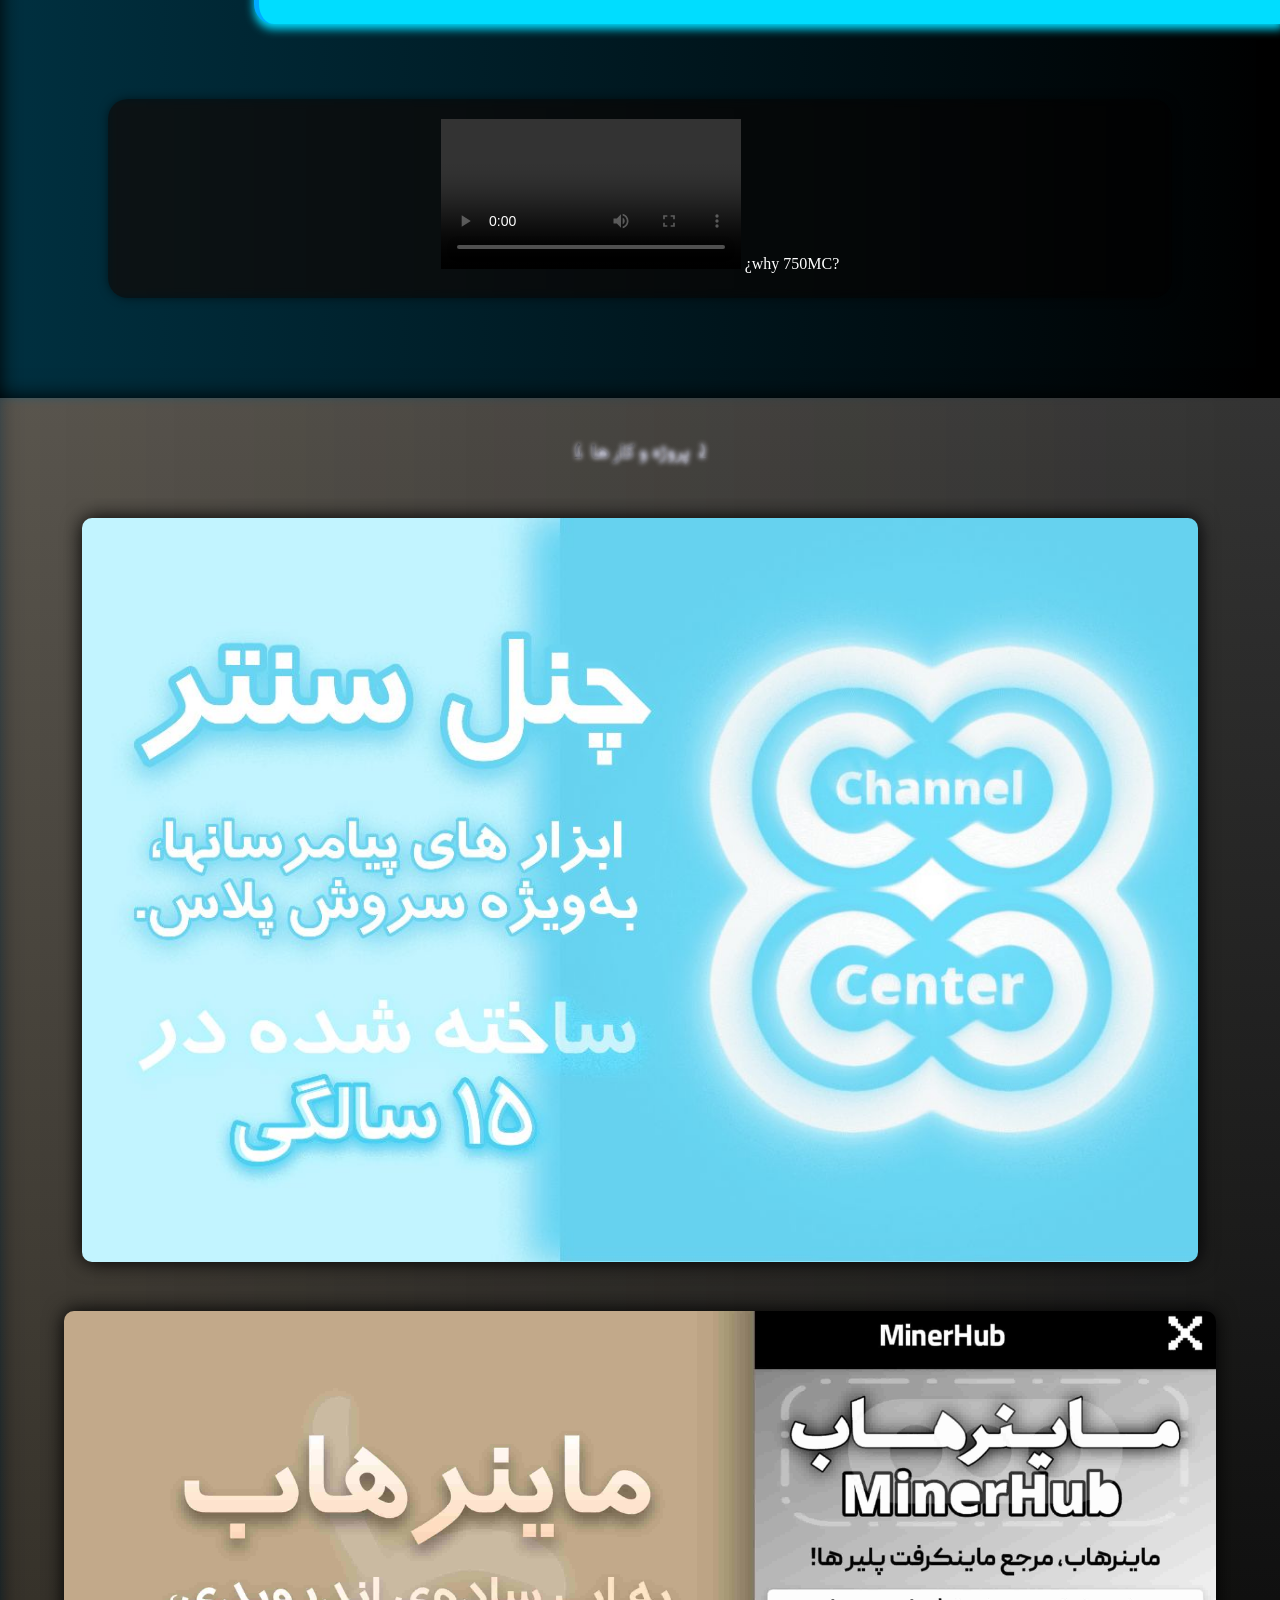
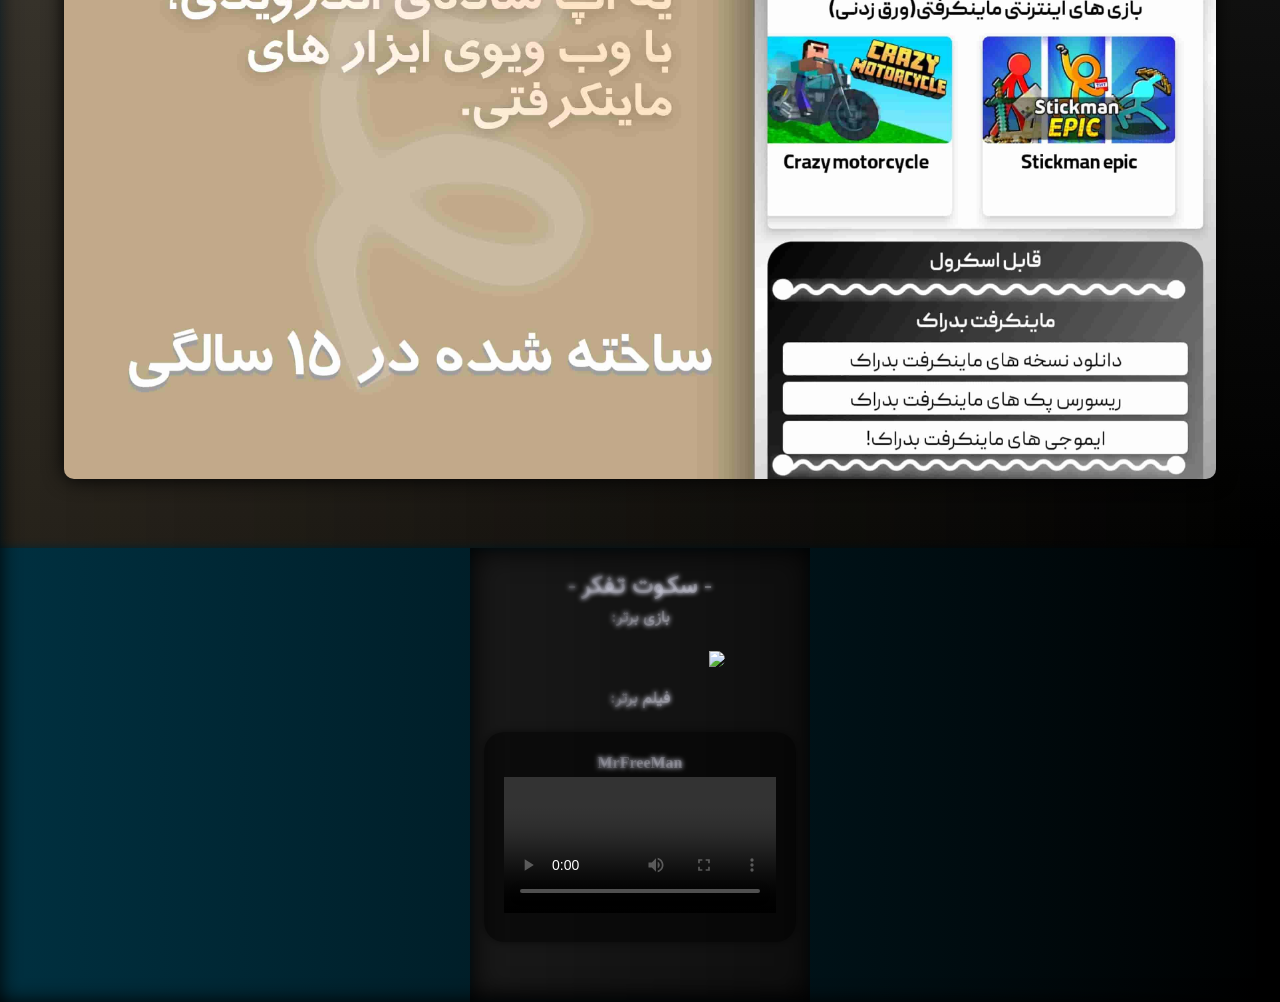
==== commit 989c8452: "Update index.html" ====
--- a/index.html
+++ b/index.html
@@ -40,10 +40,11 @@
       <p class="blue">⤸ اطلاعات بیشتر ⤹</p>
       <p class="box right">سلام من استیونم، یه پسر 16 ساله از شیراز.</p>
       <p class="box left">اسم واقعیم ‌"یاسین" هست اما 5 ساله که با نام steven750MC شناخته میشم.</p>
-      <p class="box right">مهارت ها<br>کدنویسی وب، کدنویسی اندروید، ادیت ویدئو، ساخت و ویرایش تصویر، کانالداری و گروهداری، روانشناسی و تحقیقات راجب هورمون و مولکول های زیستی و...</p> 
+	  <p class="box right">مهارت‌ها<br>کدنویسی وب و اندروید، تدوین ویدئو، طراحی و ویرایش تصویر، مدیریت کانال و گروه، روان‌شناسی و پژوهش درباره هورمون‌ها و مولکول‌های زیستی و...</p>
+      <!-- <p class="box right">مهارت ها<br>کدنویسی وب، کدنویسی اندروید، ادیت ویدئو، ساخت و ویرایش تصویر، کانالداری و گروهداری، روانشناسی و تحقیقات راجب هورمون و مولکول های زیستی و...</p>نسخه قبلی  -->
       <p class="box right">در شبکه های اجتماعی:
-        <br> سروش پلاس: <a href="https://channelcenter.ir/list/steven"> کلیک کنید.</a>
-        <br>آپارات: 2.3k 
+        <br> سروش پلاس: <a href="https://splus.ir/sword"> کلیک کنید.</a>
+        <br>آپارات: 2.3k <a href="https://www.aparat.com/steven750MC"> کلیک کنید.</a>
         <br> مایکت:3.5k
         <br> جولینز ادیتور:2.2k
       </p>
@@ -58,7 +59,7 @@
       
       <div id="projects" class="column">
         <p class="gray">⤸ پروژه و کار ها ⤹</p>
-        <a alt="ناکتاب" href="https://steven750MC.github.io/naketab/ناکتاب.html"><img src="https://steven750MC.github.io/steven/naketab.jpg"></a>
+        <!-- <a alt="ناکتاب " href="https://steven750MC.github.io/naketab/ناکتاب.html"><img src="https://steven750MC.github.io/steven/naketab.jpg"></a> این پروژ] ارشیو شد چون دیگه به درد نمی خوره -->
         <a alt="وبسایت چنل سنتر" href="https://channelcenter.ir"><img src="https://steven750MC.github.io/steven/channelcenter.jpg"></a>
         <a alt="اپلیکیشن ماینرهاب" href="https://steven750MC.github.io/MinerHubWeb"><img src="https://steven750MC.github.io/steven/minerhub.jpg"></a>
       </div> 
@@ -72,7 +73,7 @@
         <div class="gray">&nbsp; فیلم برتر: &nbsp;</div>
         <div id="freeman">
           <div class="gray">&nbsp;MrFreeMan&nbsp;</div>
-        <video controls src="https://file-dl.splus.ir/api/v2/files/download/AgECgUMBAwXFjXSbAKIAAgIBz_FqTk7y"></video>
+        <video controls src="لینک فایل رو جایگزین کن "></video>
         </div>
       </div>
   </div>
--- a/style.css
+++ b/style.css
@@ -1,63 +1,14 @@
-	*{overflow-x: hidden;max-width:100%;-webkit-tap-highlight-color: transparent; }
-    html{
-        background:linear-gradient(to left,black,#003040);
-         /*filter:hue-rotate(150deg); */
-        position:relative;
-        z-index: 0;
-        height: 100%;
-		margin: 0;
-		padding: 0;
-        scroll-behavior: smooth;
-    }
-	body {
-        box-shadow: inset 0 0 20px black;
-      display:relative;
-      /*flex-direction: column;*/
-      align-items:center;
-      justify-content: center;
-      margin: 0;
-      padding: 0;
-      max-width:100%;
-      font-family: 'Vazirmatn', sans-serif;
-      /*background:radial-gradient(#00071D,#191919,black);*/
-      /*
-      background-image: url("https://cdn.imgurl.ir/uploads/h723966_bg_edit_94735509946481.jpg");
-      background-repeat: no-repeat;
-      background-attachment: fixed;
-      background-position: top-right;
-      */
-      color: white;
-      text-align: center;
-	  user-select: none;
-      transition: all 10s ease;
-      text-direction: rtl;
-    }
-    .content{
-       /* position:absolute;
-        top:0;
-        left:5%;*/
-      display:flex;
-      flex-direction:column;
-      align-items:center;
-      justify-content: center;
-      width: 100%;
-    }
-    .column{
-      width:100%;
-      display:flex;
-      flex-direction:column;
-      align-items:center;
-      justify-content: center;
-    }
-    .bg{
-      position: fixed;
-      top: 0;
-      left: 0;
-      min-width: 100%;
-      height: 100%;
-      z-index: -1;
-      pointer-events: none;
-    }
+*{overflow-x: hidden;max-width:100%;-webkit-tap-highlight-color: transparent;margin: 0;padding: 0;transition:all 0.5s ease}
+html{background:linear-gradient(to left,black,#003040);/*filter:hue-rotate(150deg); */ position:relative;  z-index: 0; height: 100%;scroll-behavior: smooth;}
+body {  box-shadow: inset 0 0 20px black; display:relative;   align-items:center;  justify-content: center;max-width:100%;color: white;text-align: center; user-select: none;transition: all 10s ease;text-direction: rtl;}
+.content{display:flex; flex-direction:column; align-items:center;justify-content: center;width: 100%; }
+.column{  width:100%; display:flex;  flex-direction:column; align-items:center; justify-content: center;}
+
+#projects{ backdrop-filter:sepia(100%) blur(5px);box-shadow:0 0 20px black;z-index: 9999;background: linear-gradient(to top,rgba(0,0,0,0.2),rgba(255,255,255,0.2)); width:100%;padding:40px;margin-top:40px}
+#projects img{width:90%;border-radius:10px; margin:20px;box-shadow:0 0 20px black;}
+#projects img:hover{transform:scale(1.05)}
+/* #projects a{background:linear-gradient(to top, #0099aa, #00aaff);} */
+.bg{ position: fixed; top: 0;  left: 0;  min-width: 100%;    height: 100%;   z-index: -1; pointer-events: none;}
     body.show{
         opacity:1;
     }
@@ -259,7 +210,6 @@
 .half.show{  transform: translateX(0px);  }
 .half2{   position:fixed;   width:100%;  height:100vh; background: linear-gradient(to right,rgba(0,0,0,0.8),black);  box-shadow: -10px 0px 5px black; text-align:center;  z-index:2000;  transition:all 3s ease;}
 .half2.show{transform:translateX(120%)}
-
 .dark{
   box-shadow: inset 0px 0px 30px black;
   backdrop-filter:saturate(0%) blur(4px);
@@ -267,5 +217,3 @@
 }
 .wbwwb{margin:20px;display: block;width:50%;border-radius:10px;animation: wbwwb 7s infinite;}
 @keyframes wbwwb{0%{transform:perspective(1000px) rotateX(0) rotateY(0) rotateZ(0) translateY(0) scale(1);box-shadow:0 10px 20px black,inset 0 0 10px black;}25%{transform:perspective(1000px) rotateX(15deg) rotateY(45deg) rotateZ(-5deg) translateY(-20px) scale(1.05);box-shadow:0 25px 50px rgba(66,133,244,1),inset 0 0 0 5px rgba(66,133,244,1);}50%{transform:perspective(1000px) rotateX(-10deg) rotateY(-30deg) rotateZ(5deg) translateY(10px) scale(0.98);box-shadow:0 0px 30px rgba(9,8,55,1),inset 0 0 0 2px rgba(219,68,55,0.1);}75%{transform:perspective(1000px) rotateX(5deg) rotateY(35deg) rotateZ(-3deg) translateY(-10px) scale(1.02);box-shadow:0 20px 40px rgba(5,7,8,1),inset 0 0 0 3px rgba(15,157,88,0.1);}100%{transform:perspective(1000px) rotateX(0) rotateY(360deg) rotateZ(0) translateY(0) scale(1);box-shadow:0 10px 20px rgba(0,0,0,1),inset 0 0 0 0 rgba(66,133,244,0);}}
-
-
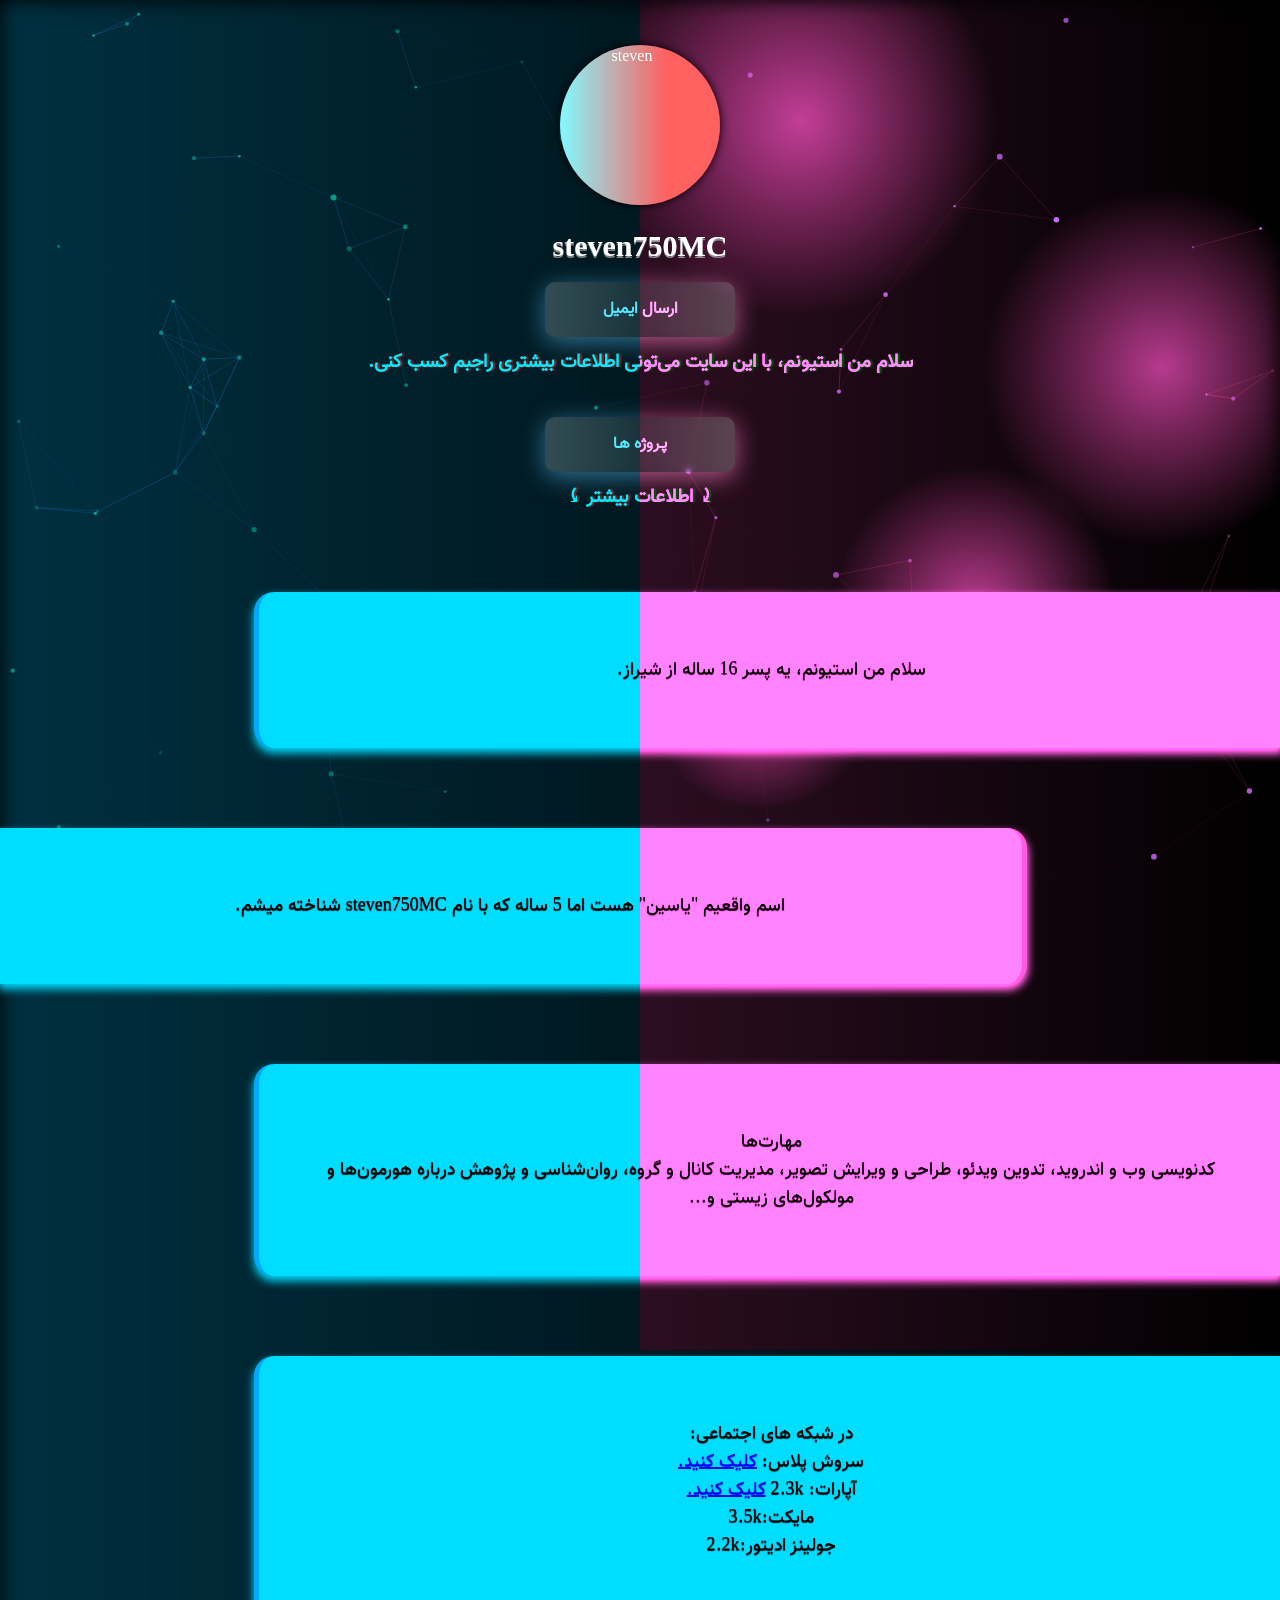
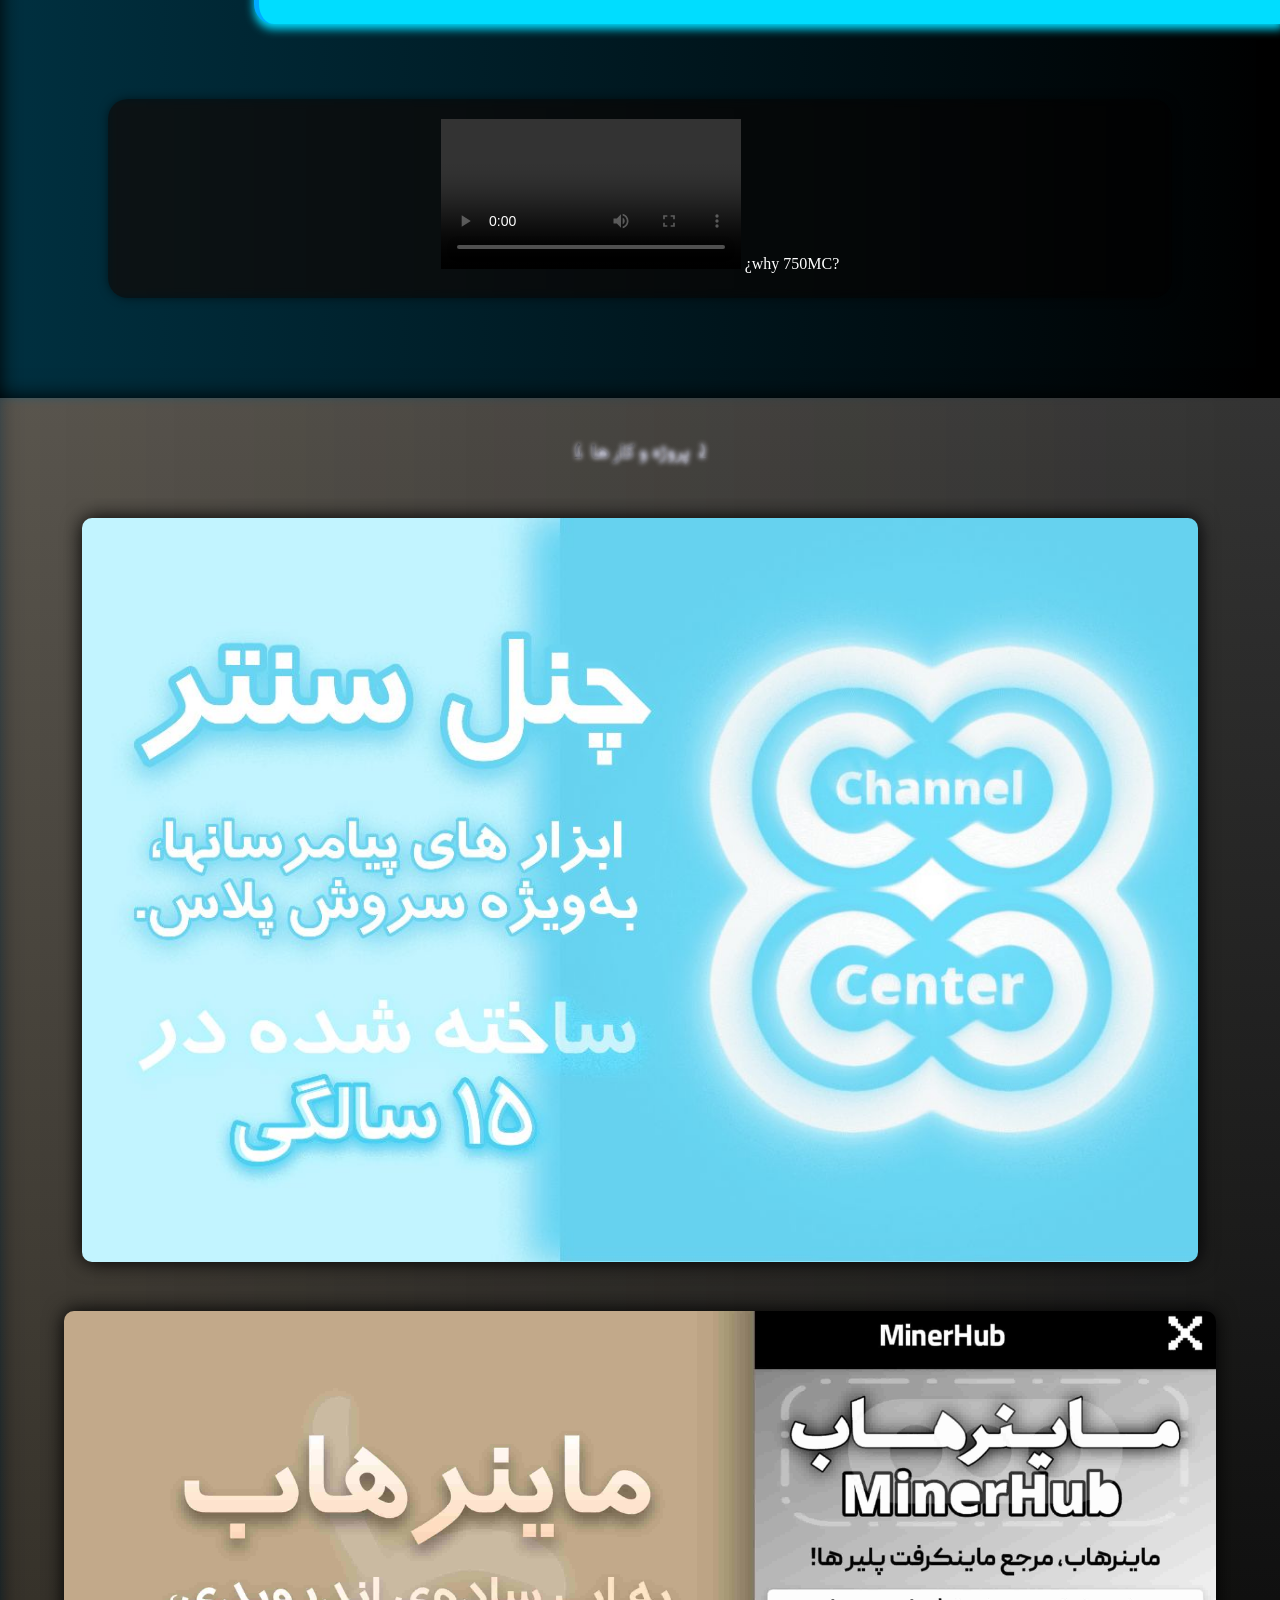
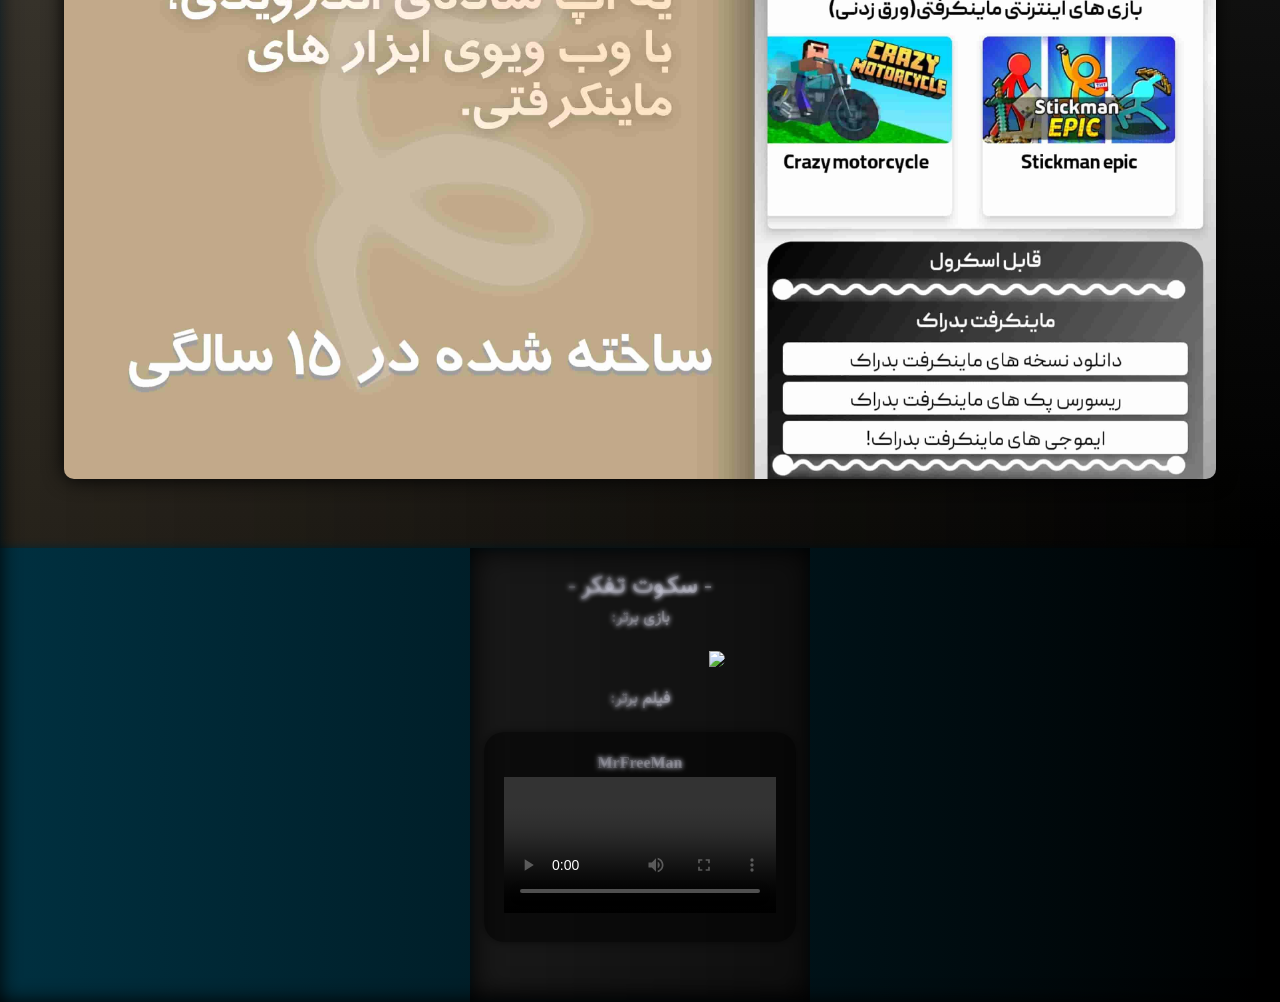
==== commit 744f6680: "Update index.html" ====
--- a/index.html
+++ b/index.html
@@ -73,7 +73,7 @@
         <div class="gray">&nbsp; فیلم برتر: &nbsp;</div>
         <div id="freeman">
           <div class="gray">&nbsp;MrFreeMan&nbsp;</div>
-        <video controls src="لینک فایل رو جایگزین کن "></video>
+        <video controls src="https://uploadkon.ir/uploads/e1c531_26steven750MC-website-—-Mozilla-Firefox-1405-06-09-16-55-52.mp4"></video> <!-- حتما فایل در گیتهاب اپلود کن و بعدش لینک رو غوض کن-->
         </div>
       </div>
   </div>
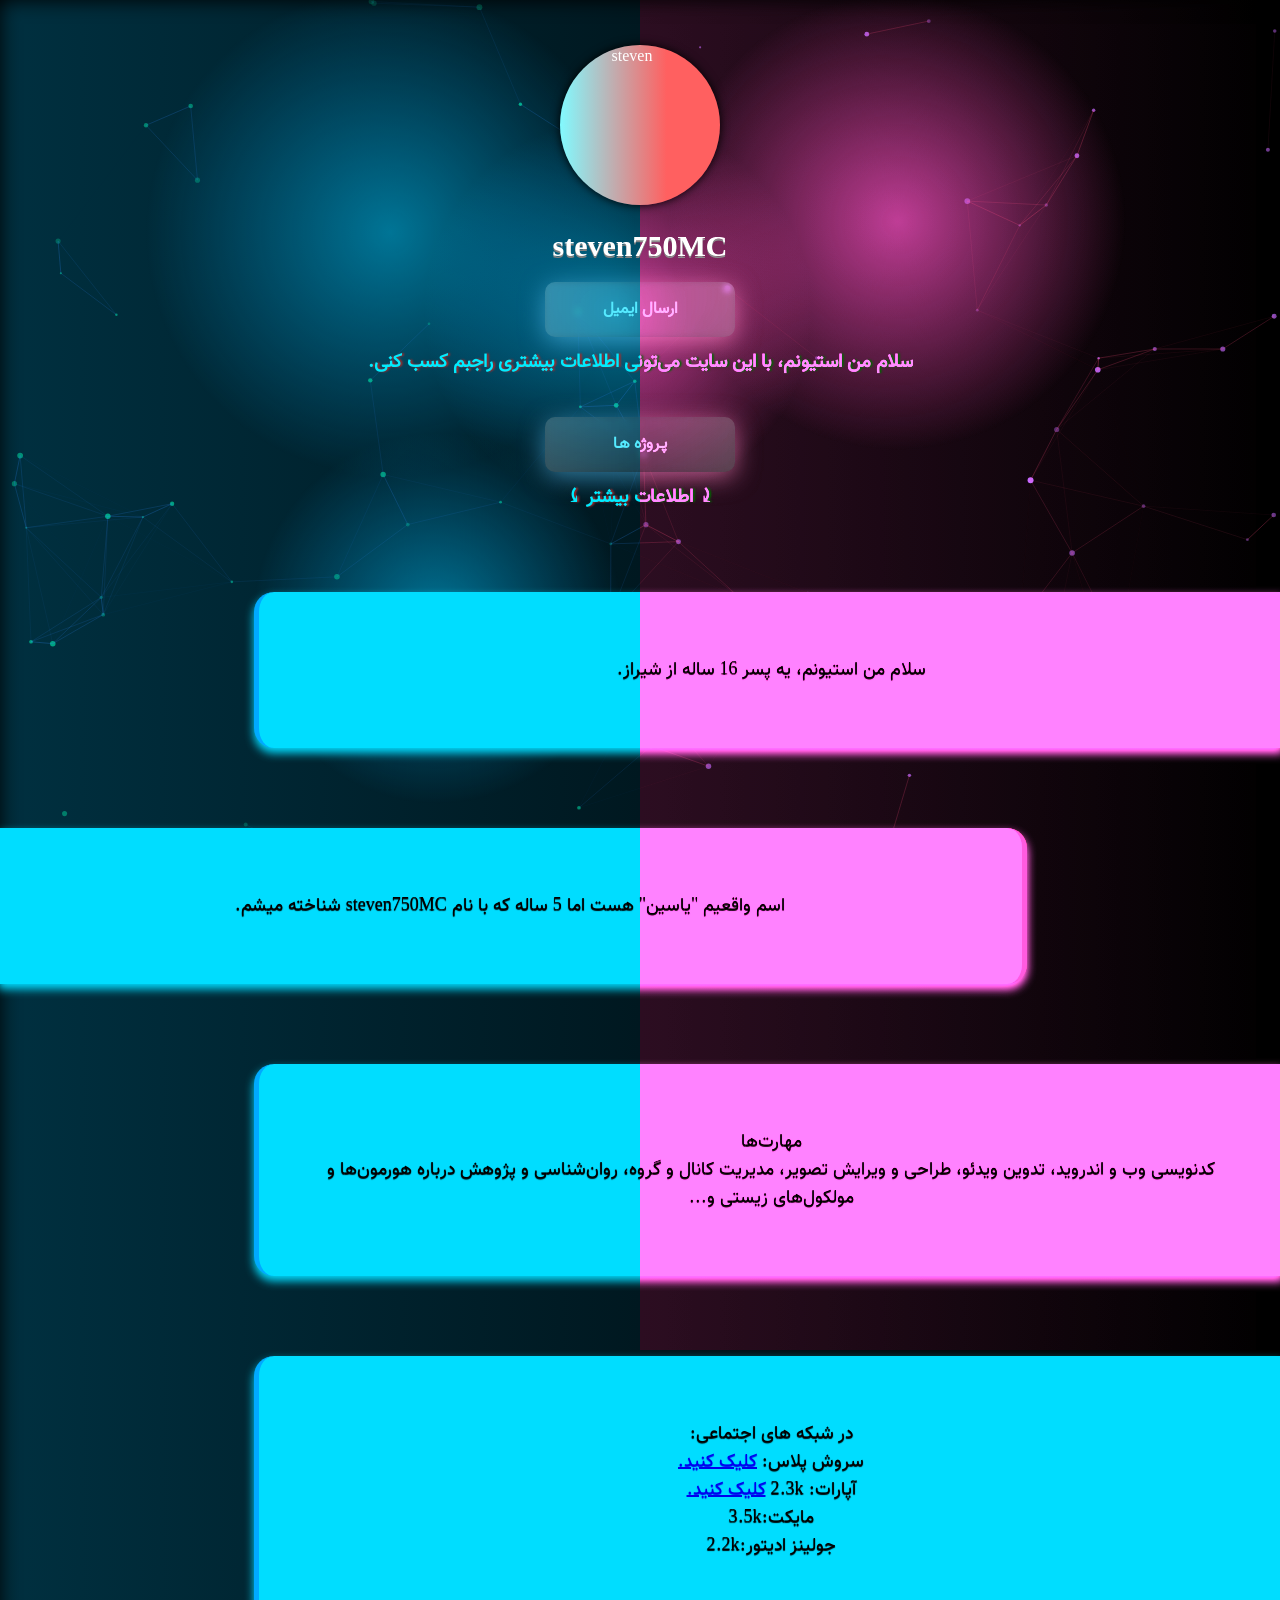
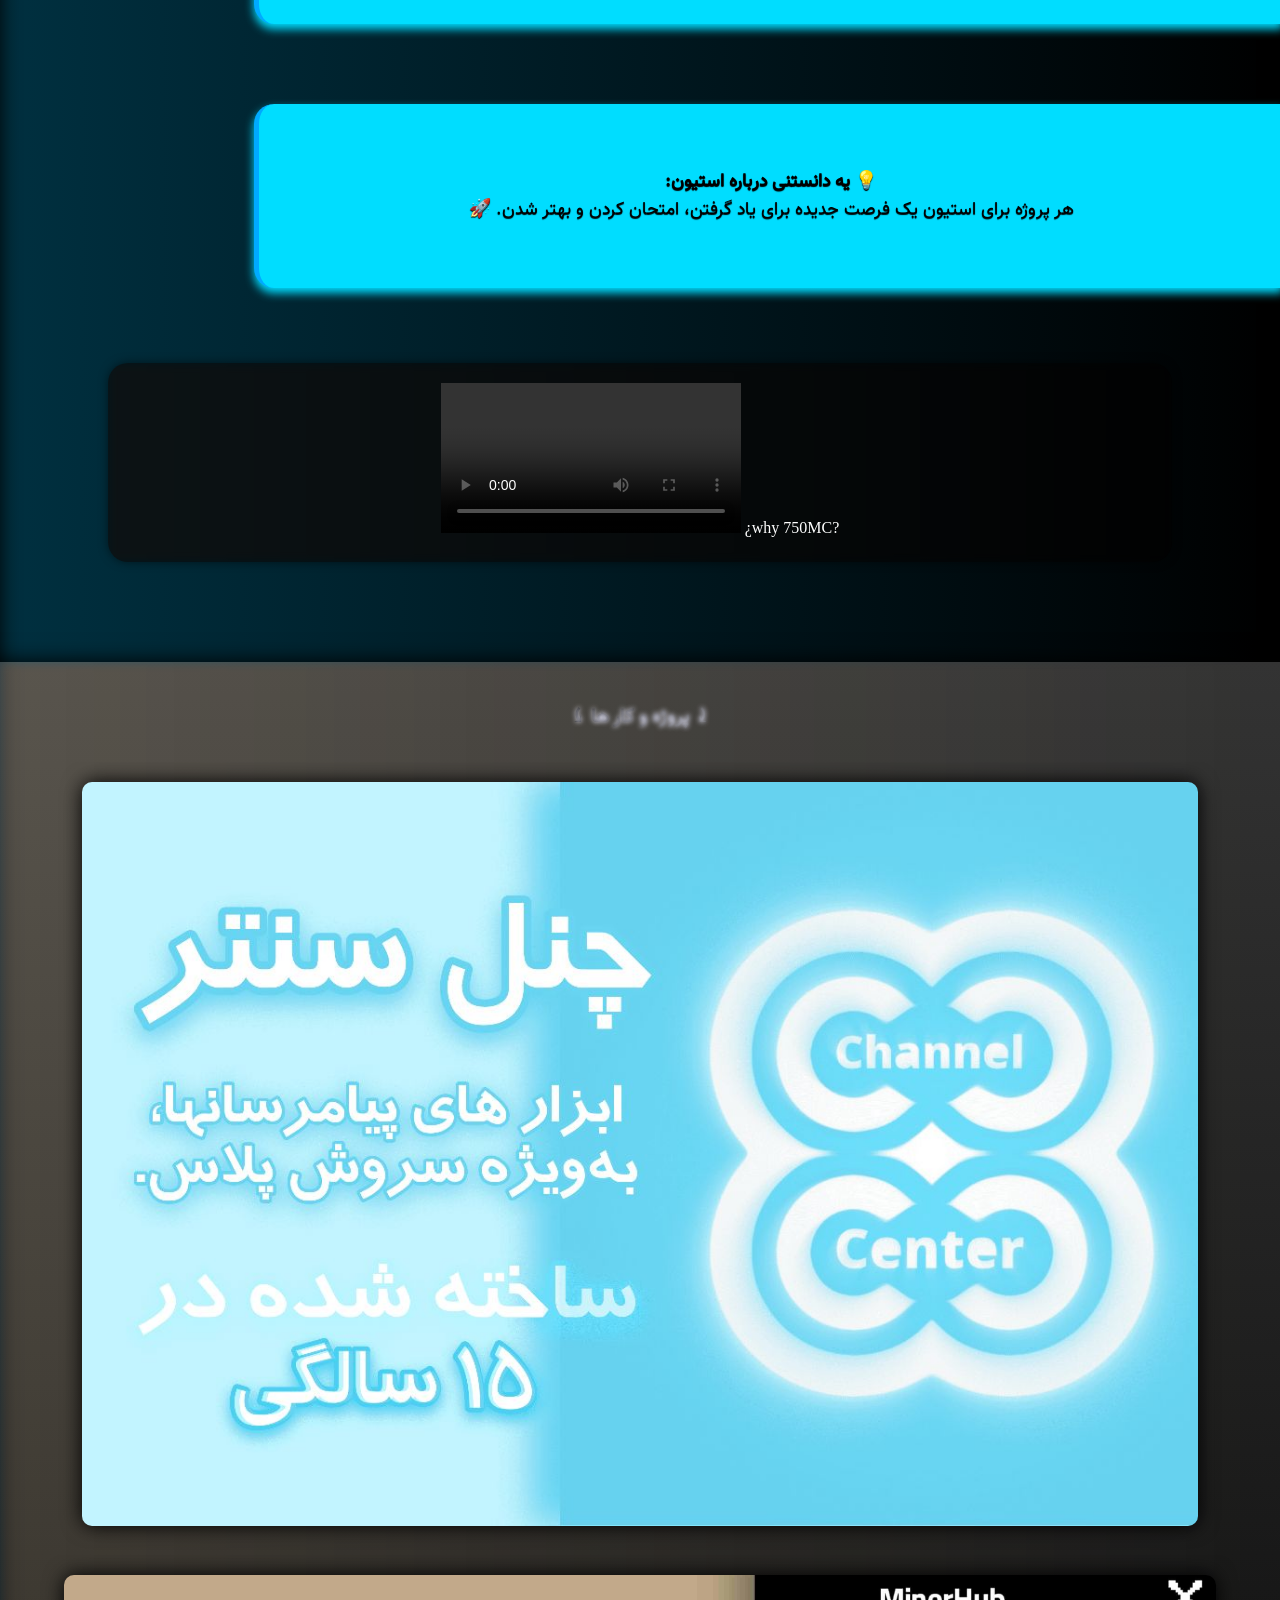
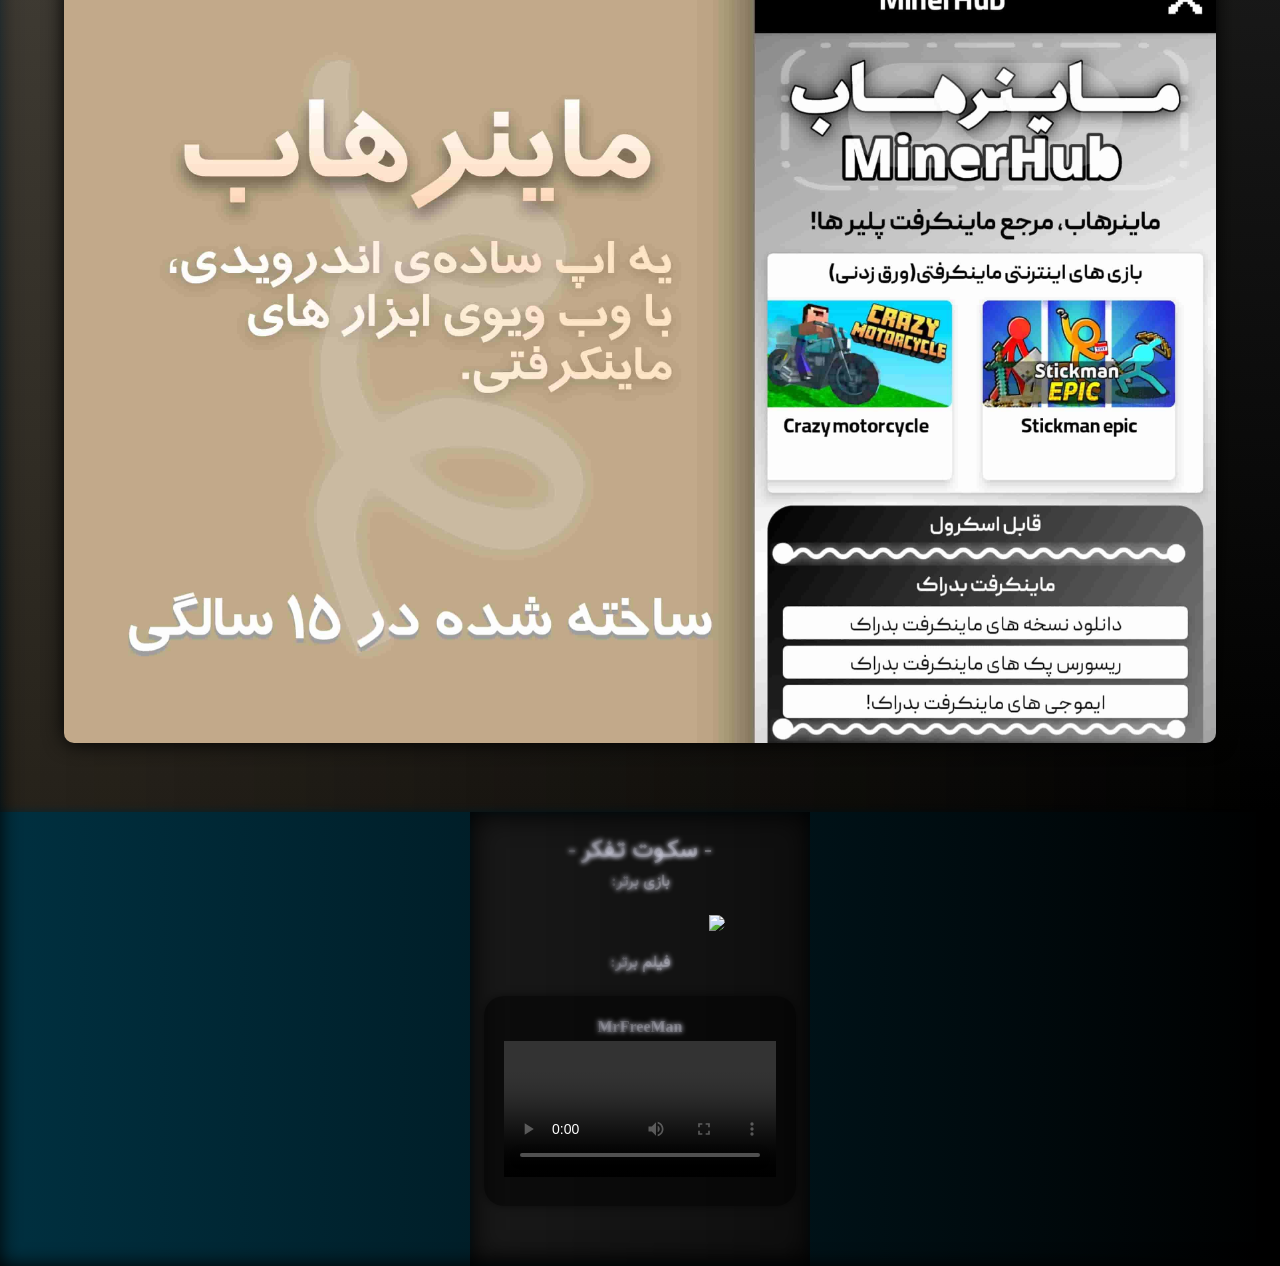
==== commit 0e811b68: "Update index.html" ====
--- a/index.html
+++ b/index.html
@@ -48,7 +48,34 @@
         <br> مایکت:3.5k
         <br> جولینز ادیتور:2.2k
       </p>
-      <br>
+      <p class="box right" id="did-you-know">
+			    <script>
+			        const facts = [
+			            "استیون از حدود ۷ سال پیش با نام steven750MC در فضای آنلاین فعالیت می‌کنه! 🎮",
+			            "اسم واقعی استیون «یاسین» هست؛ اما خیلی‌ها اون رو با نام steven750MC می‌شناسن. 😎",
+			            "استیون فقط به یک حوزه محدود نیست؛ از کدنویسی و اندروید گرفته تا تدوین و طراحی رو تجربه کرده. 🚀",
+			            "یکی از علاقه‌های استیون، ساختن و خلق کردنه؛ چه با کد، چه با تصویر و چه با ویدئو. 💻🎨",
+			            "استیون از شیراز فعالیت می‌کنه و بخش مهمی از هویت آنلاینش رو با نام steven750MC ساخته. 🌟",
+			            "استیون به دنیای برنامه‌نویسی علاقه داره و توسعه وب یکی از مهارت‌های اصلیشه. 💻",
+			            "از ایده تا اجرا؛ استیون دوست داره پروژه‌هاش فقط یک فکر باقی نمونن! 🔥",
+			            "استیون در کنار برنامه‌نویسی، به ادیت ویدئو و ساخت و ویرایش تصاویر هم علاقه داره. 🎬🖼️",
+			            "مدیریت کانال و گروه هم بخشی از تجربه‌های استیونه؛ یعنی فقط کد نمی‌زنه، جامعه هم مدیریت می‌کنه! 😄",
+			            "کنجکاوی یکی از ویژگی‌های پررنگ استیونه؛ از برنامه‌نویسی گرفته تا موضوعات علمی و زیستی. 🧬🔬",
+			            "هر پروژه برای استیون یک فرصت جدیده برای یاد گرفتن، امتحان کردن و بهتر شدن. 🚀",
+			            "۷ سال فعالیت با یک نام یعنی steven750MC؛ این دیگه فقط یک Username نیست، یه بخش از داستانه! 😎",
+			            "استیون از اون آدم‌هاست که اگر چیزی براش جالب باشه، احتمالاً می‌ره ته‌وتوی موضوع رو درمیاره! 🔎",
+			            "کدنویسی برای استیون فقط نوشتن چند خط کد نیست؛ راهیه برای تبدیل ایده‌ها به چیزهای واقعی. ⚡",
+			            "هدف فقط ساختن نیست؛ استیون همیشه دنبال اینه که دفعه‌ی بعد بهتر از دفعه‌ی قبل باشه. 📈"
+			        ];
+			
+			        const randomFact =
+			            facts[Math.floor(Math.random() * facts.length)];
+			
+			        document.getElementById("did-you-know").innerHTML =
+			            "💡 <b>یه دانستنی درباره استیون:</b><br>" + randomFact;
+			    </script>
+	  </p>
+	  <br>
       <div id="video">
         ?why 750MC¿
         <video src="https://file-dl.splus.ir/api/v2/files/download/AgECgUMBAwVLzKXFAL0AAgIBePdYAFKm" controls></video>
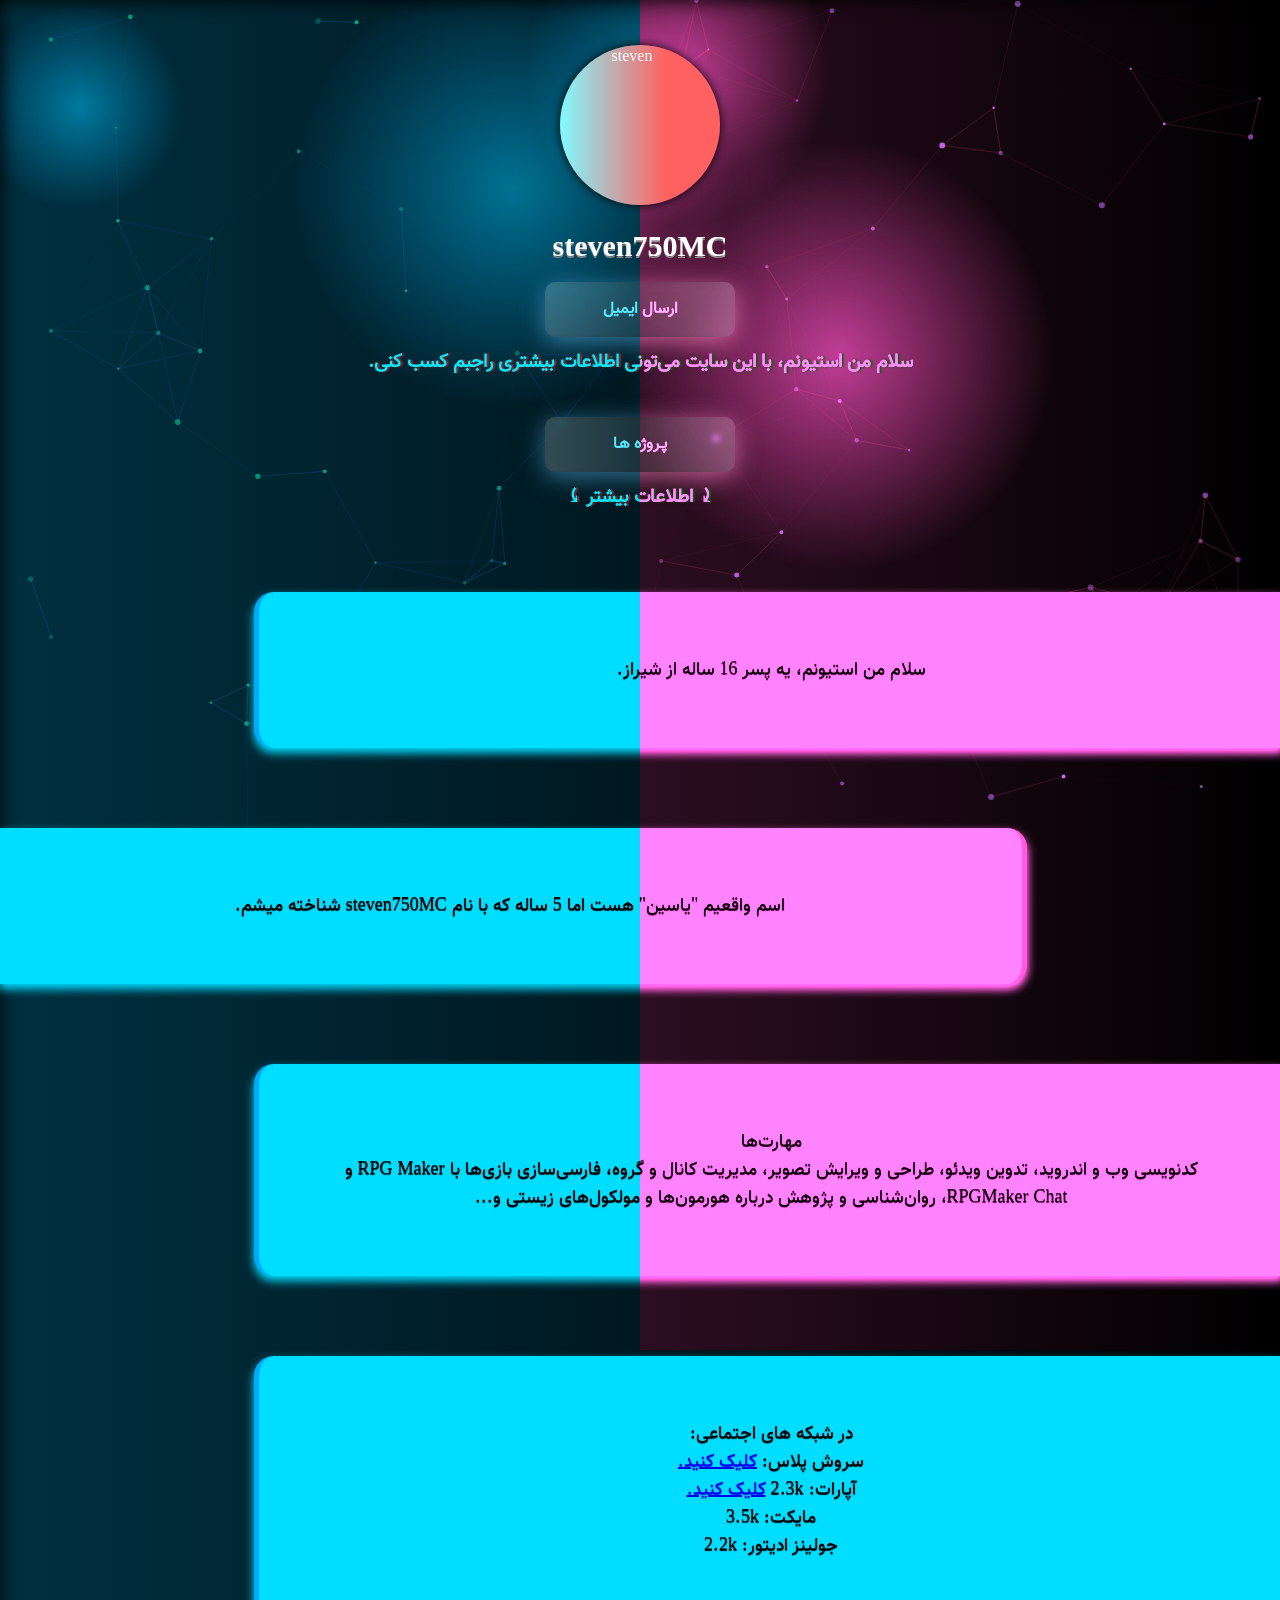
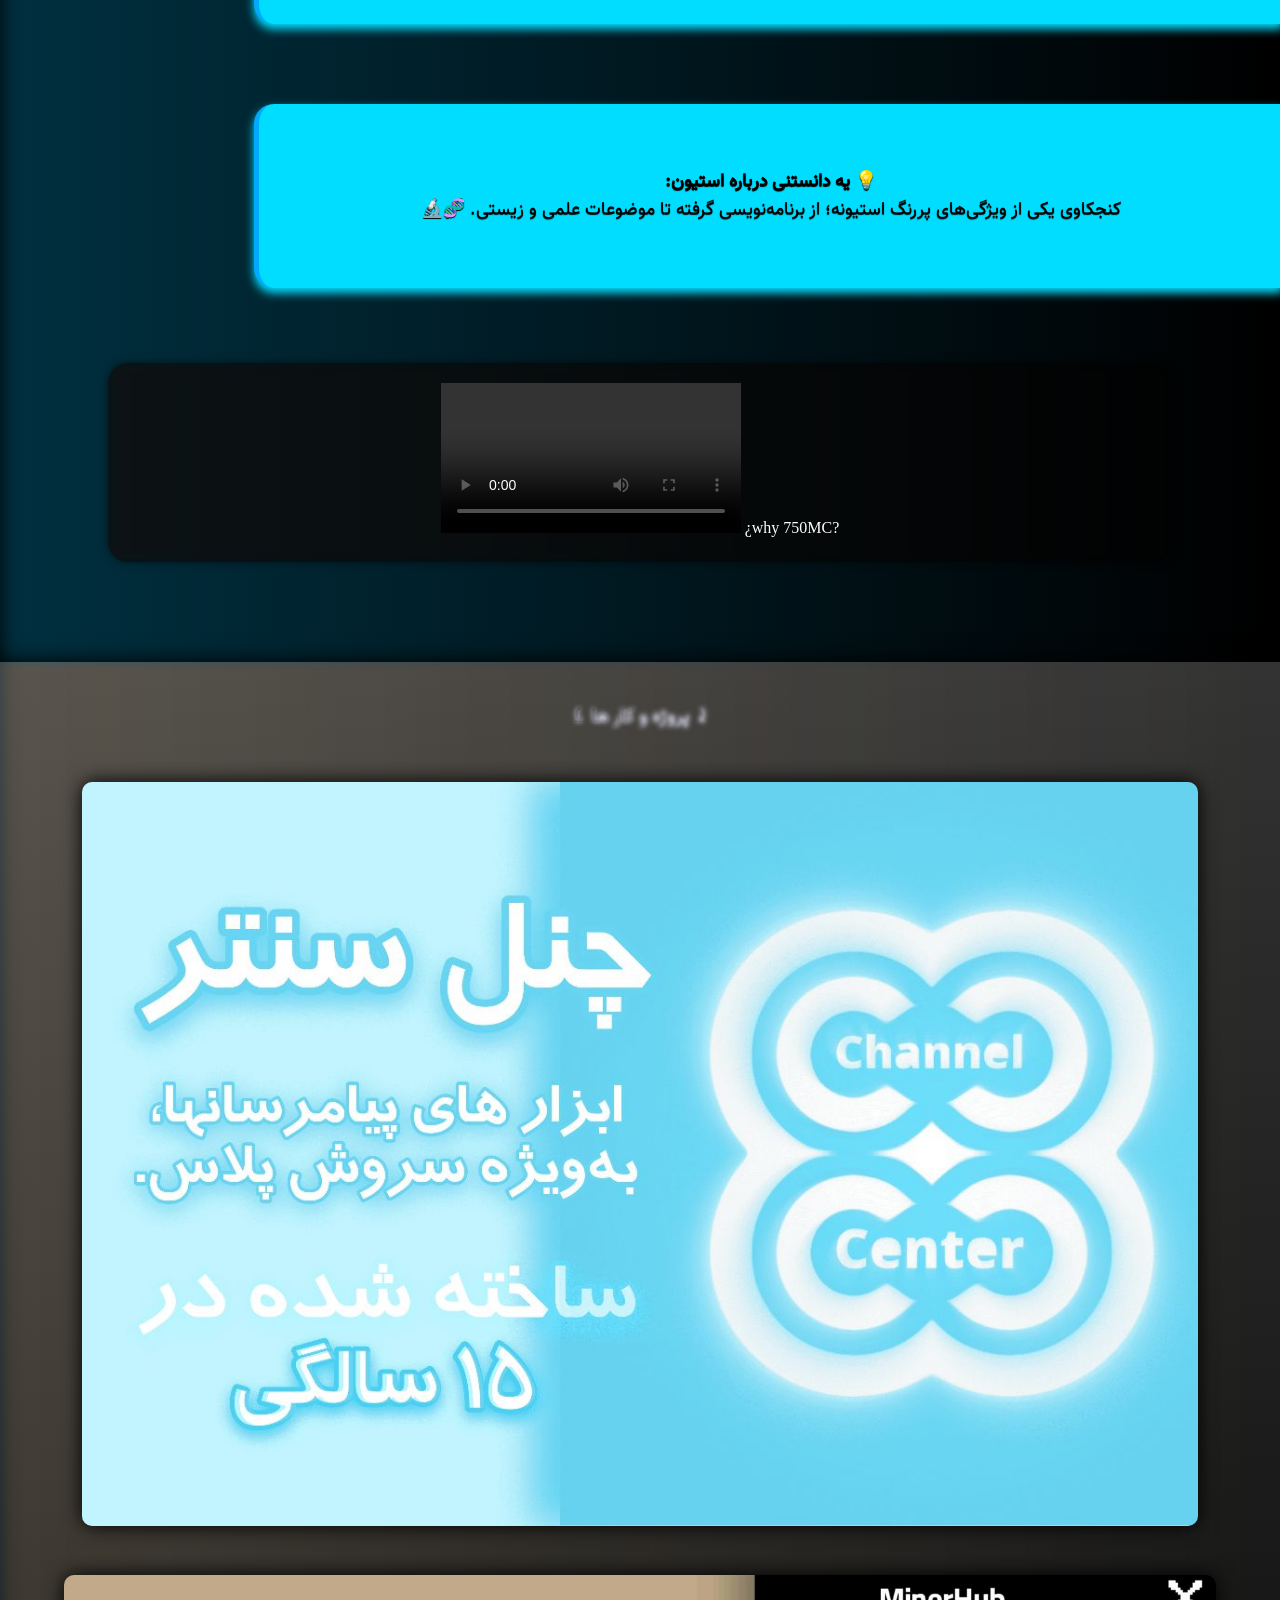
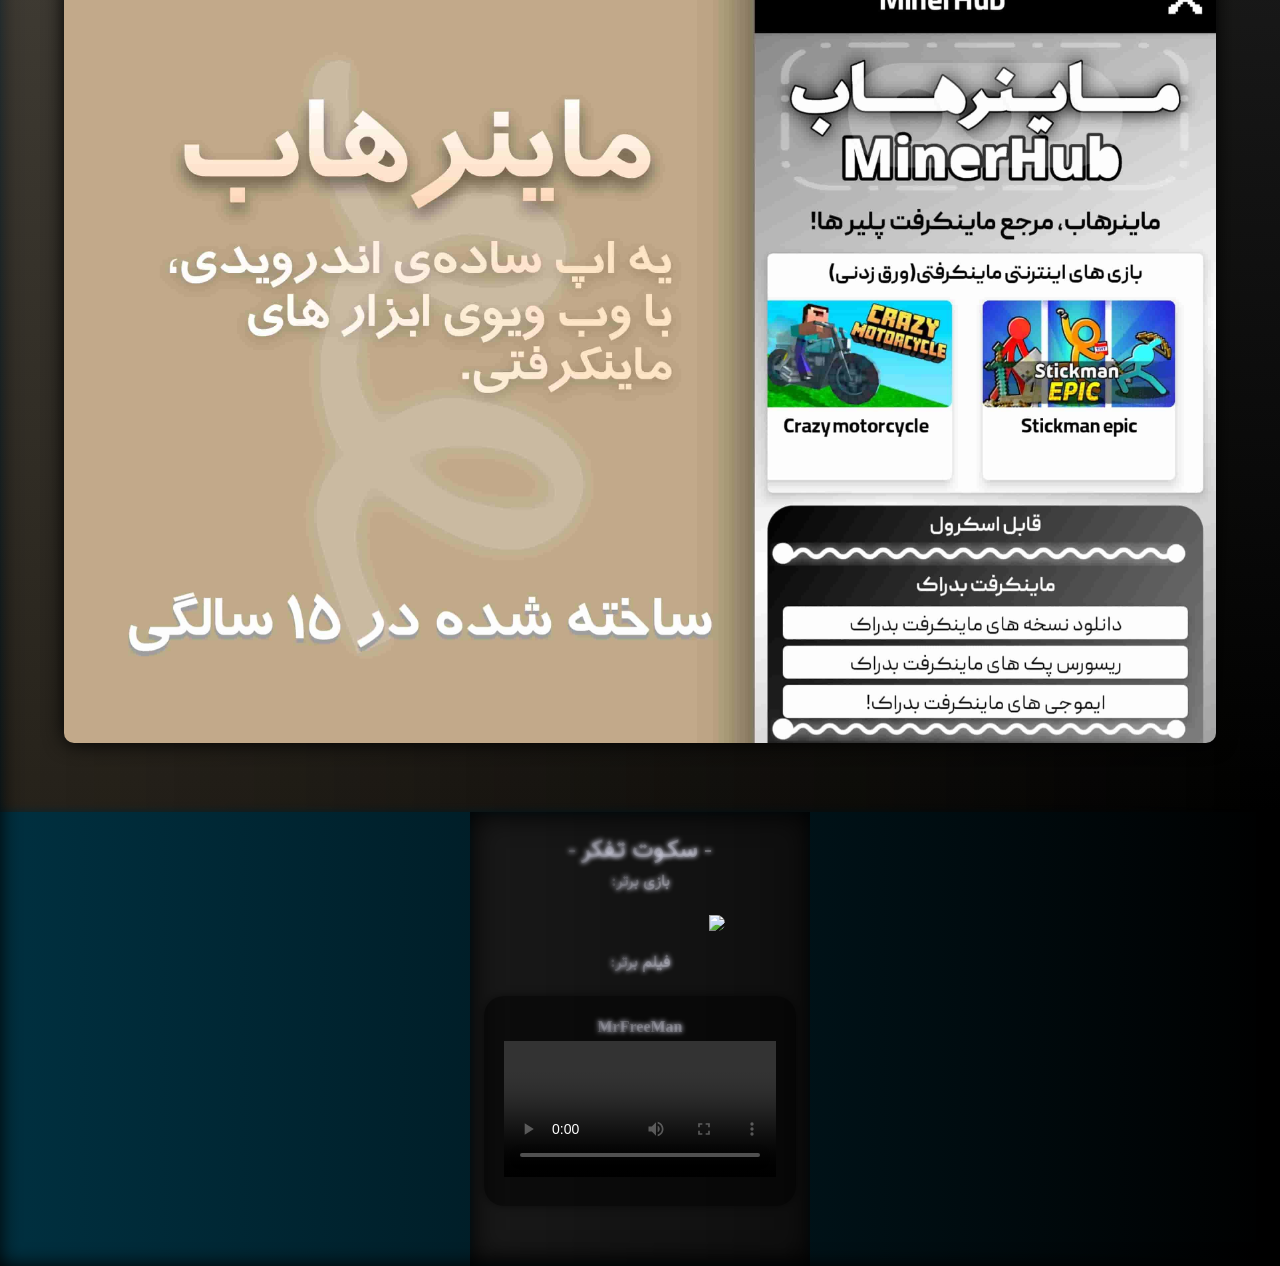
==== commit fda89c70: "Update index.html" ====
--- a/index.html
+++ b/index.html
@@ -40,13 +40,13 @@
       <p class="blue">⤸ اطلاعات بیشتر ⤹</p>
       <p class="box right">سلام من استیونم، یه پسر 16 ساله از شیراز.</p>
       <p class="box left">اسم واقعیم ‌"یاسین" هست اما 5 ساله که با نام steven750MC شناخته میشم.</p>
-	  <p class="box right">مهارت‌ها<br>کدنویسی وب و اندروید، تدوین ویدئو، طراحی و ویرایش تصویر، مدیریت کانال و گروه، روان‌شناسی و پژوهش درباره هورمون‌ها و مولکول‌های زیستی و...</p>
-      <!-- <p class="box right">مهارت ها<br>کدنویسی وب، کدنویسی اندروید، ادیت ویدئو، ساخت و ویرایش تصویر، کانالداری و گروهداری، روانشناسی و تحقیقات راجب هورمون و مولکول های زیستی و...</p>نسخه قبلی  -->
+      <p class="box right">مهارت‌ها<br>کدنویسی وب و اندروید، تدوین ویدئو، طراحی و ویرایش تصویر، مدیریت کانال و گروه، فارسی‌سازی بازی‌ها با RPG Maker و RPGMaker Chat، روان‌شناسی و پژوهش درباره هورمون‌ها و مولکول‌های زیستی و...</p>
+      <!-- <p class="box right">مهارت ها<br>کدنویسی وب، کدنویسی اندروید، ادیت ویدئو، ساخت و ویرایش تصویر، کانالداری و گروهداری، روانشناسی و تحقیقات راجب هورمون و مولکول های زیستی و...</p>نسخه قبلی -->
       <p class="box right">در شبکه های اجتماعی:
         <br> سروش پلاس: <a href="https://splus.ir/sword"> کلیک کنید.</a>
-        <br>آپارات: 2.3k <a href="https://www.aparat.com/steven750MC"> کلیک کنید.</a>
-        <br> مایکت:3.5k
-        <br> جولینز ادیتور:2.2k
+        <br> آپارات: 2.3k <a href="https://www.aparat.com/steven750MC">کلیک کنید.</a>
+        <br> مایکت: 3.5k
+        <br> جولینز ادیتور: 2.2k
       </p>
       <p class="box right" id="did-you-know">
 			    <script>
